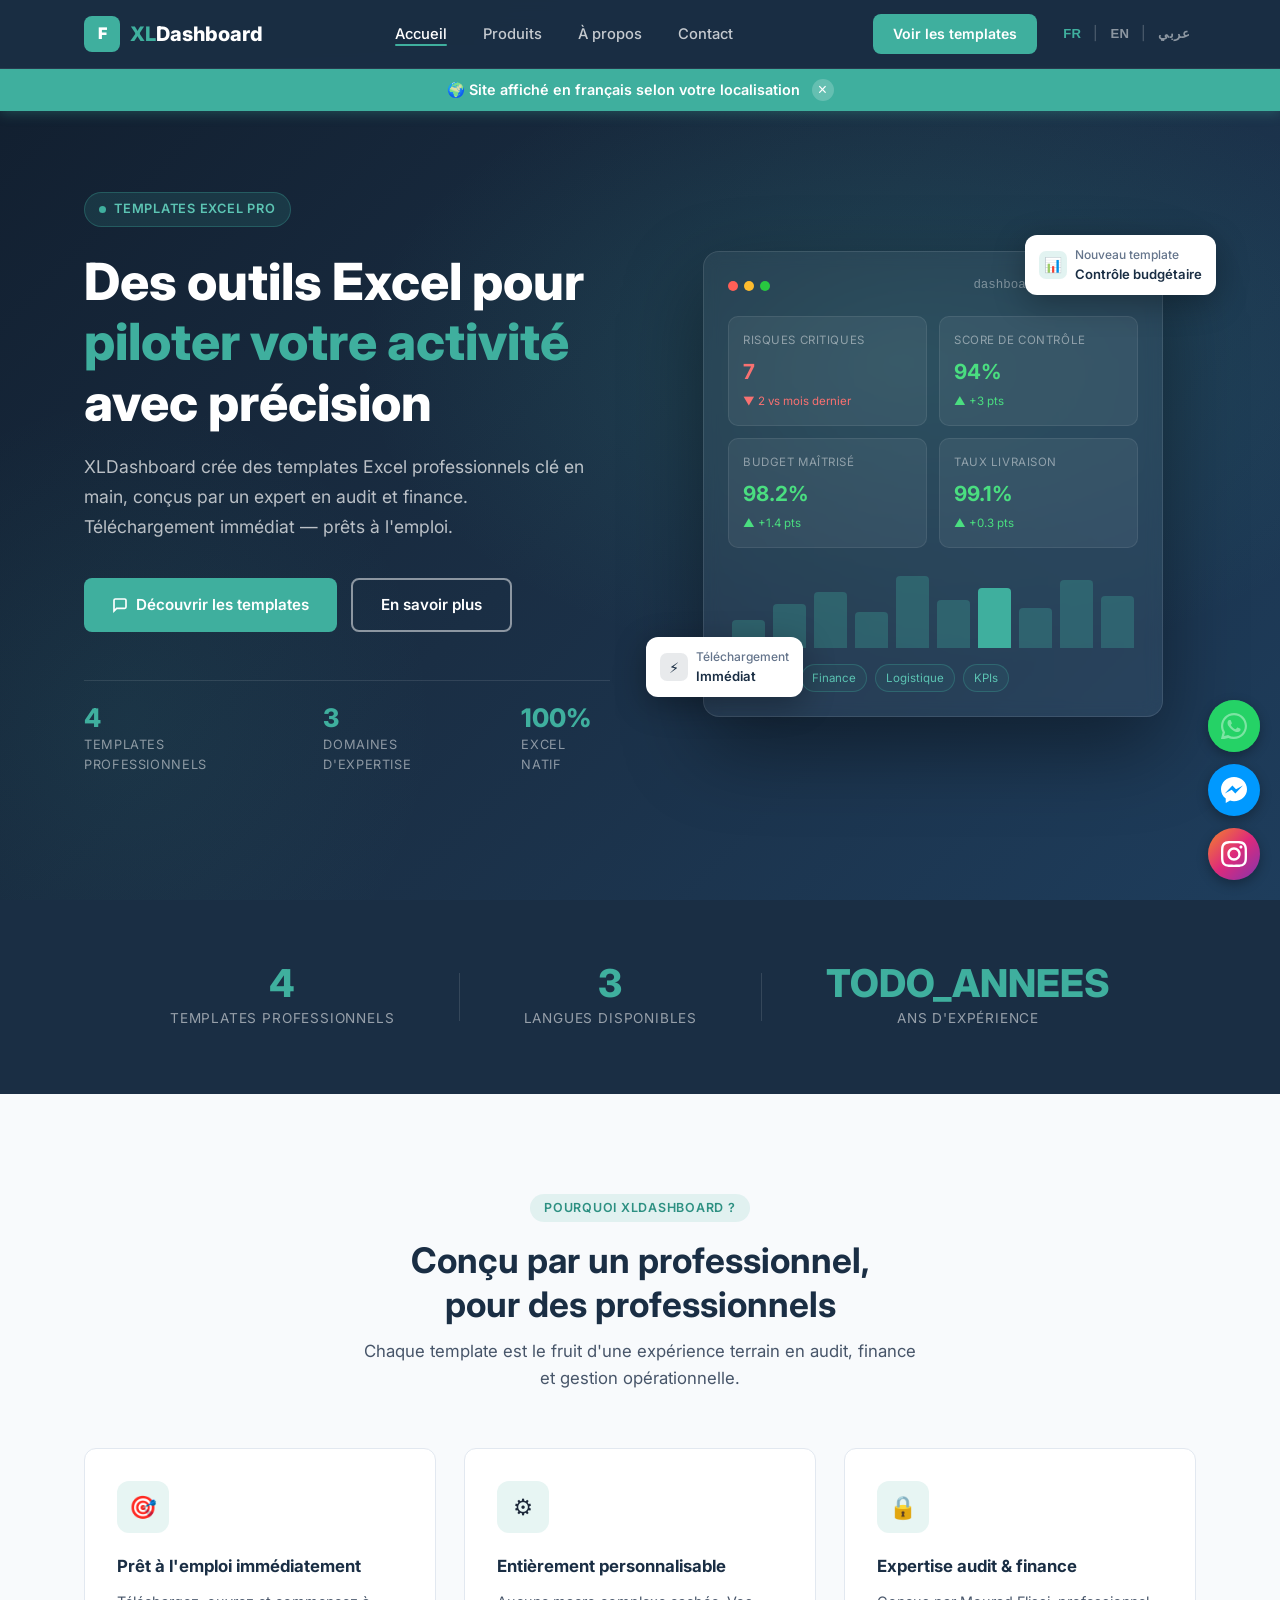
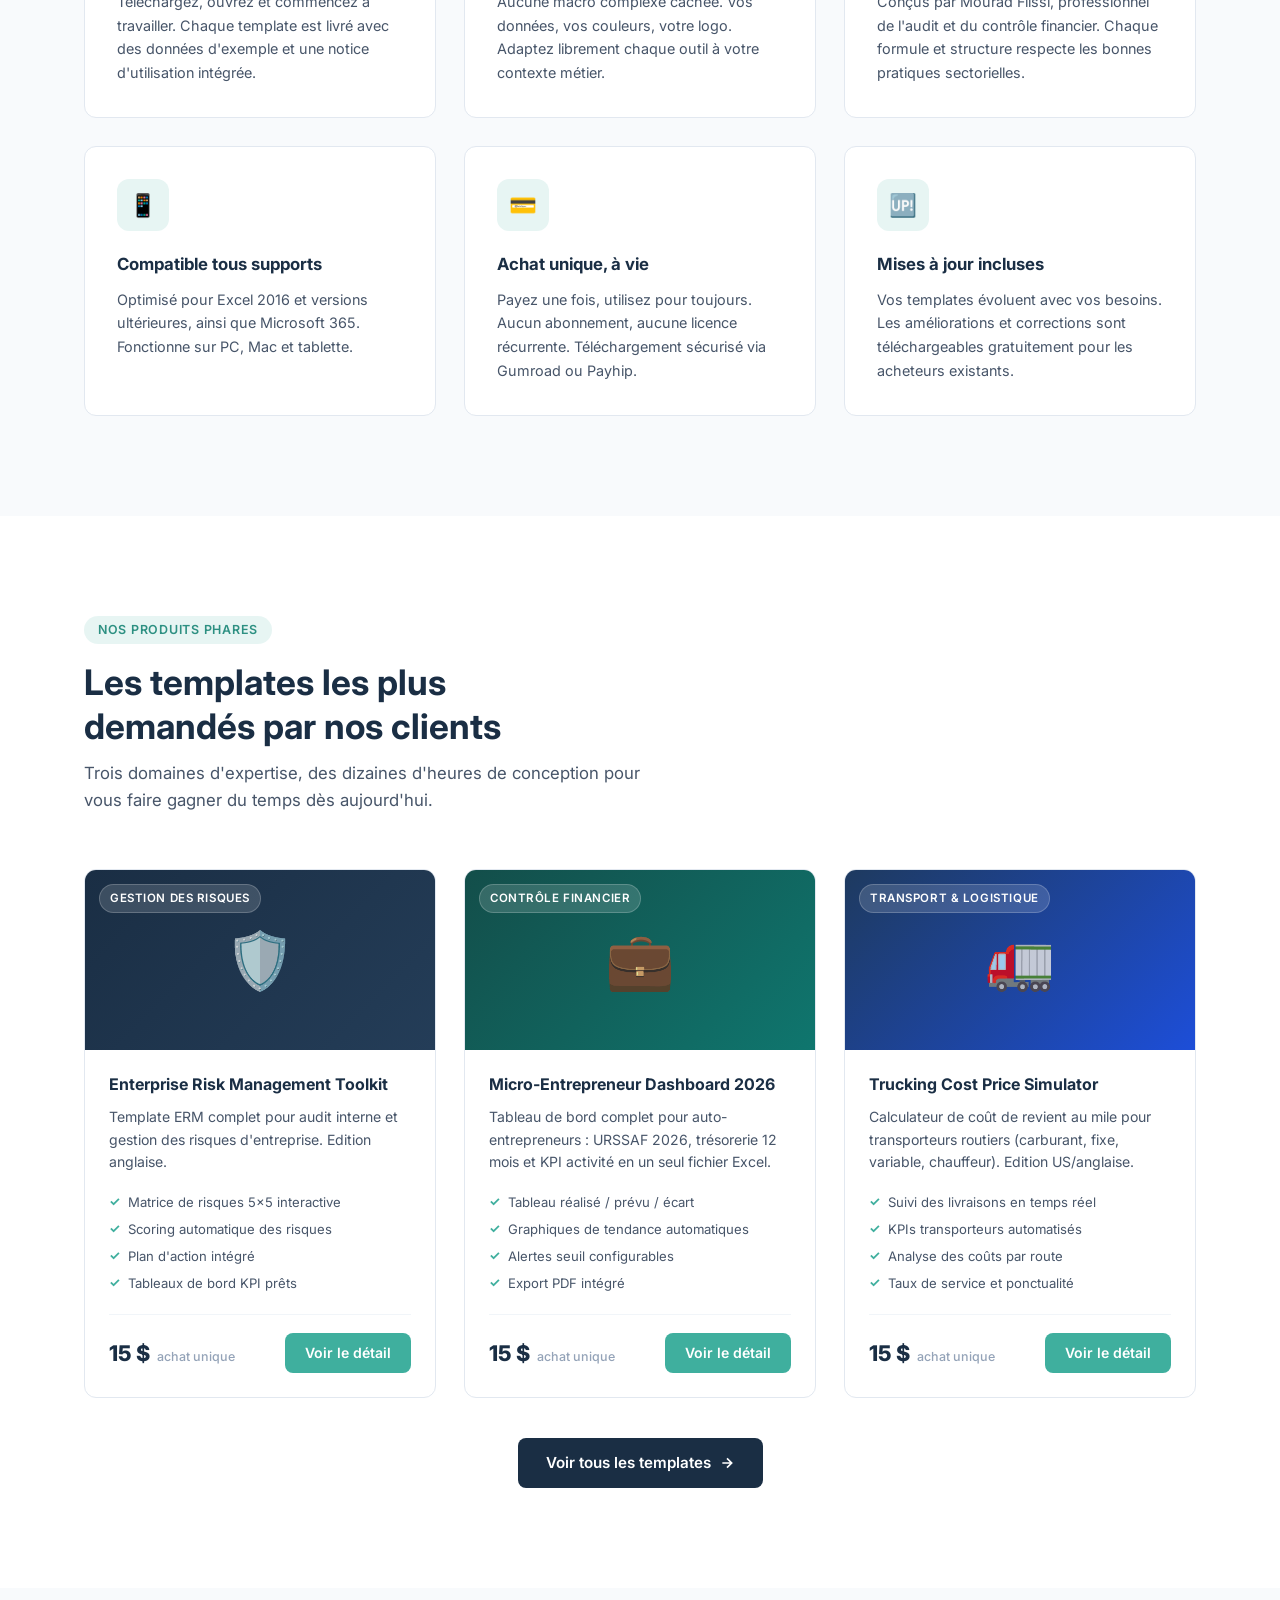
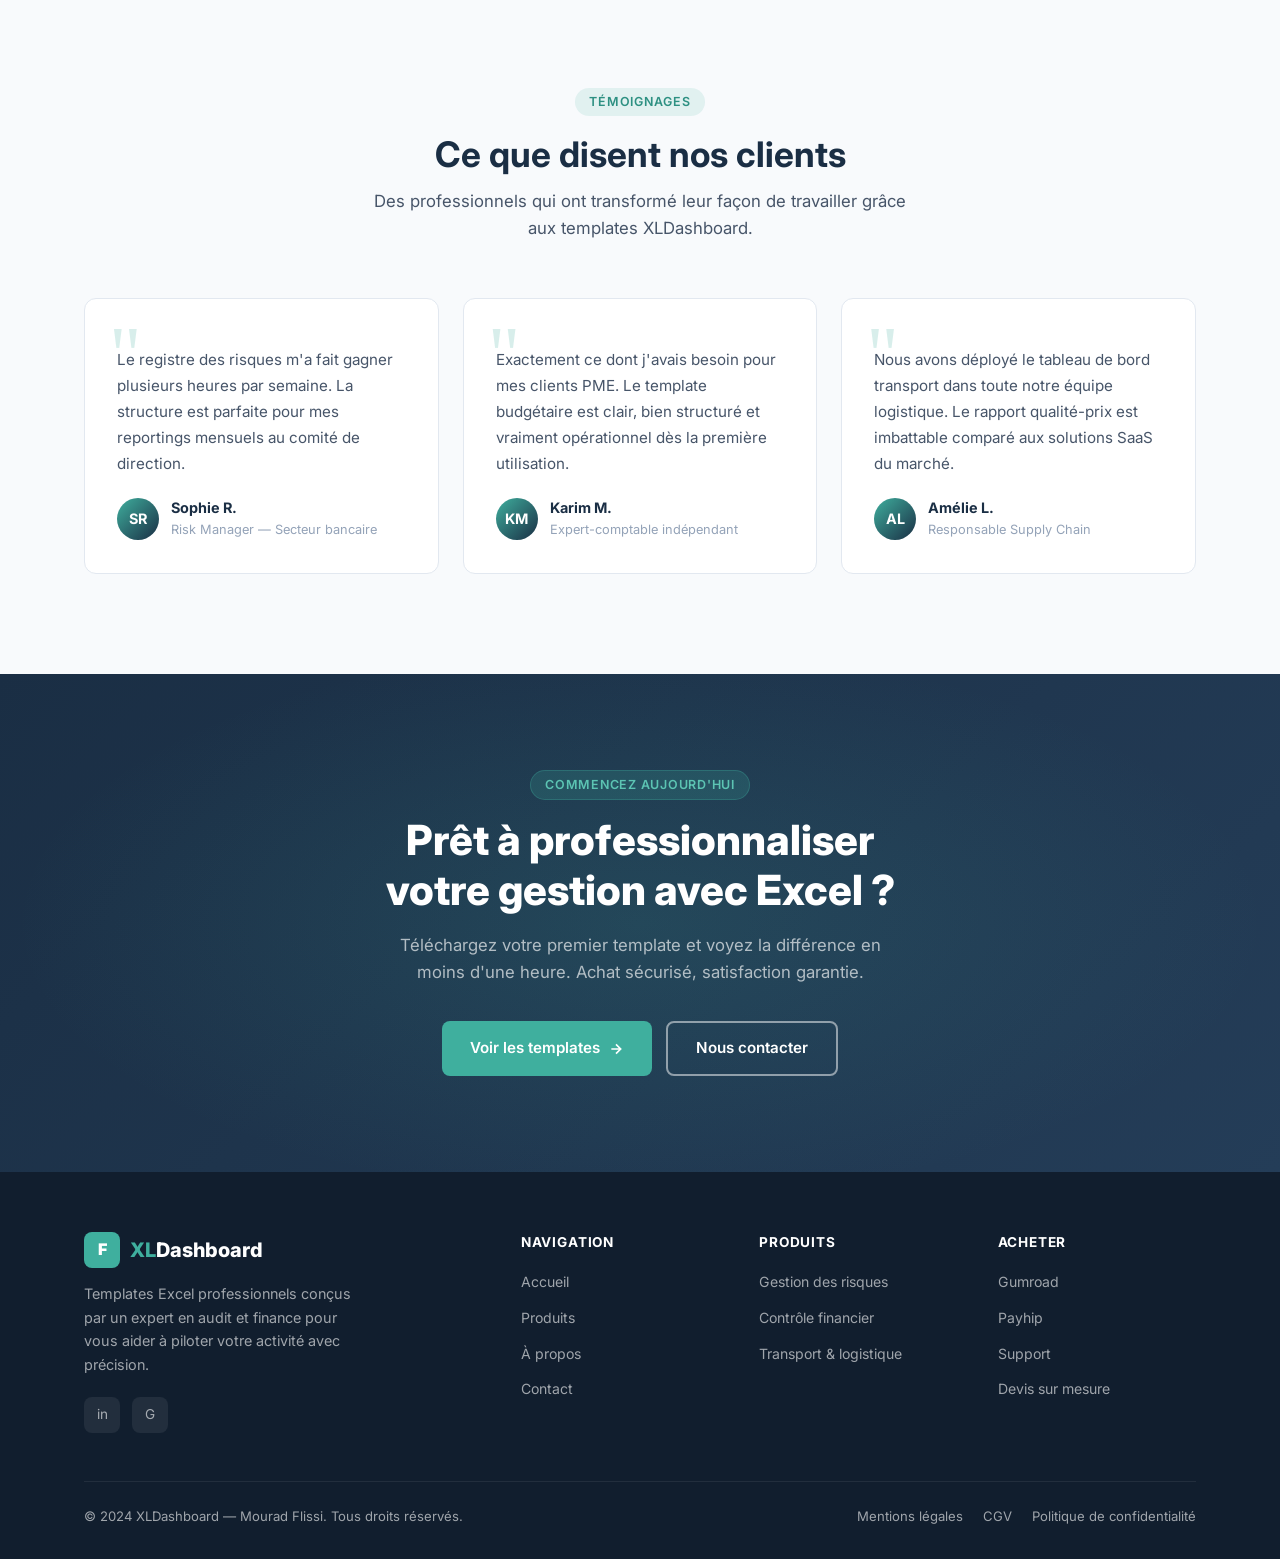
==== index.html @ fc455515 "seo: meta uniques + OG/Twitter + JSON-LD + canonical + robots + sitemap - Titres <title> uniques par" ====
<!DOCTYPE html>
<html lang="fr" dir="ltr">
<head>
  <meta charset="UTF-8" />
  <meta name="viewport" content="width=device-width, initial-scale=1.0" />
  <title>Templates Excel Pro : Audit, Finance & Logistique | XLDashboard</title>
  <!-- SEO -->
  <link rel="canonical" href="https://xldashboard.store/" />
  <meta name="description" content="XLDashboard propose des templates Excel professionnels pour l'audit, la finance et la logistique. Téléchargement immédiat, 15$, conçus par un expert." />
  <meta name="author" content="Mourad Flissi" />
  <!-- Open Graph -->
  <meta property="og:type" content="website" />
  <meta property="og:site_name" content="XLDashboard" />
  <meta property="og:locale" content="fr_FR" />
  <meta property="og:title" content="Templates Excel Pro : Audit, Finance & Logistique | XLDashboard" />
  <meta property="og:description" content="XLDashboard propose des templates Excel professionnels pour l'audit, la finance et la logistique. Téléchargement immédiat, 15$, conçus par un expert." />
  <meta property="og:url" content="https://xldashboard.store/" />
  <meta property="og:image" content="https://xldashboard.store/assets/og-image.png" />
  <meta property="og:image:width" content="1200" />
  <meta property="og:image:height" content="630" />
  <!-- Twitter Card -->
  <meta name="twitter:card" content="summary_large_image" />
  <meta name="twitter:title" content="Templates Excel Pro : Audit, Finance & Logistique | XLDashboard" />
  <meta name="twitter:description" content="XLDashboard propose des templates Excel professionnels pour l'audit, la finance et la logistique. Téléchargement immédiat, 15$, conçus par un expert." />
  <meta name="twitter:image" content="https://xldashboard.store/assets/og-image.png" />
  <link rel="preconnect" href="https://fonts.googleapis.com" />
  <link rel="preconnect" href="https://fonts.gstatic.com" crossorigin />
  <link href="https://fonts.googleapis.com/css2?family=Inter:wght@400;500;600;700;800&display=swap" rel="stylesheet" />
  <link rel="stylesheet" href="css/style.css" />
<script type="application/ld+json">
{
  "@context": "https://schema.org",
  "@type": "Organization",
  "name": "XLDashboard",
  "url": "https://xldashboard.store",
  "email": "contact@xldashboard.store",
  "logo": "https://xldashboard.store/assets/og-image.png",
  "founder": {
    "@type": "Person",
    "name": "Mourad Flissi",
    "jobTitle": "Expert Audit & Finance",
    "sameAs": "https://www.linkedin.com/in/mourad-flissi-18089923/"
  },
  "sameAs": [
    "https://flissidigital.gumroad.com/",
    "https://payhip.com/FlissiDigital",
    "https://www.linkedin.com/in/mourad-flissi-18089923/"
  ]
}
</script>
</head>
<body data-page="index">

<!-- ===== NAVBAR ===== -->
<nav class="navbar">
  <div class="container">
    <div class="nav-inner">
      <a href="index.html" class="nav-logo">
        <div class="logo-icon">F</div>
        <span class="logo-text"><span>XL</span>Dashboard</span>
      </a>

      <ul class="nav-links">
        <li><a href="index.html" data-i18n="nav.home">Accueil</a></li>
        <li><a href="products.html" data-i18n="nav.products">Produits</a></li>
        <li><a href="about.html" data-i18n="nav.about">À propos</a></li>
        <li><a href="contact.html" data-i18n="nav.contact">Contact</a></li>
      </ul>

      <div style="display:flex;align-items:center;gap:8px">
        <a href="products.html" class="btn btn-primary btn-sm nav-cta" data-i18n="nav.cta">Voir les templates</a>
        <div class="lang-switcher">
          <button class="lang-btn active" data-lang="fr">FR</button>
          <span class="lang-sep">|</span>
          <button class="lang-btn" data-lang="en">EN</button>
          <span class="lang-sep">|</span>
          <button class="lang-btn" data-lang="ar">عربي</button>
        </div>
      </div>

      <button class="hamburger" aria-label="Menu" aria-expanded="false">
        <span></span><span></span><span></span>
      </button>
    </div>

    <div class="mobile-menu">
      <a href="index.html" data-i18n="nav.home">Accueil</a>
      <a href="products.html" data-i18n="nav.products">Produits</a>
      <a href="about.html" data-i18n="nav.about">À propos</a>
      <a href="contact.html" data-i18n="nav.contact">Contact</a>
      <div class="lang-switcher" style="padding:8px 0">
        <button class="lang-btn active" data-lang="fr">FR</button>
        <span class="lang-sep">|</span>
        <button class="lang-btn" data-lang="en">EN</button>
        <span class="lang-sep">|</span>
        <button class="lang-btn" data-lang="ar">عربي</button>
      </div>
    </div>
  </div>
</nav>

<!-- LANGUAGE BANNER -->
<div id="lang-banner" class="lang-banner" style="display:none">
  <span id="lang-banner-text"></span>
  <button id="lang-banner-close" class="lang-banner-close">×</button>
</div>

<!-- ===== HERO ===== -->
<section class="hero">
  <div class="container">
    <div class="hero-grid">

      <div class="hero-content">
        <div class="hero-eyebrow" data-i18n="hero.eyebrow">Templates Excel Pro</div>

        <h1 class="hero-title" data-i18n-html="hero.title">
          Des outils Excel pour<br>
          <span class="highlight">piloter votre activité</span><br>
          avec précision
        </h1>

        <p class="hero-description" data-i18n="hero.desc">
          XLDashboard crée des templates Excel professionnels clé en main, conçus par un expert en audit et finance. Téléchargement immédiat — prêts à l'emploi.
        </p>

        <div class="hero-actions">
          <a href="products.html" class="btn btn-primary">
            <svg width="16" height="16" viewBox="0 0 24 24" fill="none" stroke="currentColor" stroke-width="2.5"><path d="M21 15a2 2 0 0 1-2 2H7l-4 4V5a2 2 0 0 1 2-2h14a2 2 0 0 1 2 2z"/></svg>
            <span data-i18n="hero.btn1">Découvrir les templates</span>
          </a>
          <a href="about.html" class="btn btn-outline" data-i18n="hero.btn2">En savoir plus</a>
        </div>

        <div class="hero-stats">
          <div class="stat-item">
            <div class="stat-number">4</div>
            <div class="stat-label" data-i18n="hero.stat1">Templates disponibles</div>
          </div>
          <div class="stat-item">
            <div class="stat-number">3</div>
            <div class="stat-label" data-i18n="hero.stat2">Domaines d'expertise</div>
          </div>
          <div class="stat-item">
            <div class="stat-number">100%</div>
            <div class="stat-label" data-i18n="hero.stat3">Excel natif</div>
          </div>
        </div>
      </div>

      <div class="hero-visual">
        <div class="dashboard-mockup">
          <div class="mockup-header">
            <div class="mockup-dots"><span></span><span></span><span></span></div>
            <div class="mockup-title-bar">dashboard_risques.xlsx</div>
          </div>

          <div class="mockup-kpis">
            <div class="kpi-card">
              <div class="kpi-label" data-i18n="kpi.risks">Risques critiques</div>
              <div class="kpi-value down">7</div>
              <div class="kpi-trend down" data-i18n="kpi.trend1">▼ 2 vs mois dernier</div>
            </div>
            <div class="kpi-card">
              <div class="kpi-label" data-i18n="kpi.control">Score de contrôle</div>
              <div class="kpi-value up">94%</div>
              <div class="kpi-trend up" data-i18n="kpi.trend2">▲ +3 pts</div>
            </div>
            <div class="kpi-card">
              <div class="kpi-label" data-i18n="kpi.budget">Budget maîtrisé</div>
              <div class="kpi-value up">98.2%</div>
              <div class="kpi-trend up" data-i18n="kpi.trend3">▲ +1.4 pts</div>
            </div>
            <div class="kpi-card">
              <div class="kpi-label" data-i18n="kpi.delivery">Taux livraison</div>
              <div class="kpi-value up">99.1%</div>
              <div class="kpi-trend up" data-i18n="kpi.trend4">▲ +0.3 pts</div>
            </div>
          </div>

          <div class="mockup-bars">
            <div class="bar"></div><div class="bar"></div><div class="bar"></div>
            <div class="bar active"></div><div class="bar"></div><div class="bar"></div>
            <div class="bar"></div><div class="bar"></div><div class="bar"></div><div class="bar"></div>
          </div>

          <div class="mockup-tags">
            <span class="tag">Risques</span>
            <span class="tag">Finance</span>
            <span class="tag">Logistique</span>
            <span class="tag">KPIs</span>
          </div>
        </div>

        <div class="float-badge badge-1">
          <div class="badge-icon">📊</div>
          <div>
            <div style="font-size:.75rem;color:#64748b;font-weight:500" data-i18n="badge1.sub">Nouveau template</div>
            <div data-i18n="badge1.main">Contrôle budgétaire</div>
          </div>
        </div>

        <div class="float-badge badge-2">
          <div class="badge-icon">⚡</div>
          <div>
            <div style="font-size:.75rem;color:#64748b;font-weight:500" data-i18n="badge2.sub">Téléchargement</div>
            <div data-i18n="badge2.main">Immédiat</div>
          </div>
        </div>
      </div>

    </div>
  </div>
</section>

<!-- ===== TRUST BAND ===== -->
<div class="trust-section">
  <div class="container">
    <div class="trust-inner">
      <div class="trust-item">
        <div class="trust-number">4</div>
        <div class="trust-label" data-i18n="trust.1">Templates disponibles</div>
      </div>
      <div class="trust-divider"></div>
      <div class="trust-item">
        <div class="trust-number">3</div>
        <div class="trust-label" data-i18n="trust.2">Domaines couverts</div>
      </div>
      <div class="trust-divider"></div>
      <div class="trust-item">
        <div class="trust-number">TODO_ANNEES</div>
        <div class="trust-label" data-i18n="trust.3">Ans d'expérience</div>
      </div>

    </div>
  </div>
</div>

<!-- ===== FEATURES ===== -->
<section class="section section-alt">
  <div class="container">
    <div class="section-header centered">
      <span class="badge" data-i18n="feat.badge">Pourquoi XLDashboard ?</span>
      <h2 class="section-title" data-i18n-html="feat.title">Conçu par un professionnel,<br>pour des professionnels</h2>
      <p class="section-subtitle" data-i18n="feat.subtitle">Chaque template est le fruit d'une expérience terrain en audit, finance et gestion opérationnelle.</p>
    </div>

    <div class="features-grid">
      <div class="feature-card">
        <div class="feature-icon">🎯</div>
        <div class="feature-title" data-i18n="feat.1.title">Prêt à l'emploi immédiatement</div>
        <p class="feature-desc" data-i18n="feat.1.desc">Téléchargez, ouvrez et commencez à travailler. Chaque template est livré avec des données d'exemple et une notice d'utilisation intégrée.</p>
      </div>
      <div class="feature-card">
        <div class="feature-icon">⚙️</div>
        <div class="feature-title" data-i18n="feat.2.title">Entièrement personnalisable</div>
        <p class="feature-desc" data-i18n="feat.2.desc">Aucune macro complexe cachée. Vos données, vos couleurs, votre logo. Adaptez librement chaque outil à votre contexte métier.</p>
      </div>
      <div class="feature-card">
        <div class="feature-icon">🔒</div>
        <div class="feature-title" data-i18n="feat.3.title">Expertise audit & finance</div>
        <p class="feature-desc" data-i18n="feat.3.desc">Conçus par Mourad Flissi, professionnel de l'audit et du contrôle financier. Chaque formule et structure respecte les bonnes pratiques sectorielles.</p>
      </div>
      <div class="feature-card">
        <div class="feature-icon">📱</div>
        <div class="feature-title" data-i18n="feat.4.title">Compatible tous supports</div>
        <p class="feature-desc" data-i18n="feat.4.desc">Optimisé pour Excel 2016 et versions ultérieures, ainsi que Microsoft 365. Fonctionne sur PC, Mac et tablette.</p>
      </div>
      <div class="feature-card">
        <div class="feature-icon">💳</div>
        <div class="feature-title" data-i18n="feat.5.title">Achat unique, à vie</div>
        <p class="feature-desc" data-i18n="feat.5.desc">Payez une fois, utilisez pour toujours. Aucun abonnement, aucune licence récurrente. Téléchargement sécurisé via Gumroad ou Payhip.</p>
      </div>
      <div class="feature-card">
        <div class="feature-icon">🆙</div>
        <div class="feature-title" data-i18n="feat.6.title">Mises à jour incluses</div>
        <p class="feature-desc" data-i18n="feat.6.desc">Vos templates évoluent avec vos besoins. Les améliorations et corrections sont téléchargeables gratuitement pour les acheteurs existants.</p>
      </div>
    </div>
  </div>
</section>

<!-- ===== PRODUITS PHARES ===== -->
<section class="section">
  <div class="container">
    <div class="section-header">
      <span class="badge" data-i18n="prod.badge">Nos produits phares</span>
      <h2 class="section-title" data-i18n-html="prod.title">Les templates les plus<br>demandés par nos clients</h2>
      <p class="section-subtitle" data-i18n="prod.subtitle">Trois domaines d'expertise, des dizaines d'heures de conception pour vous faire gagner du temps dès aujourd'hui.</p>
    </div>

    <!-- TODO: remplacer les témoignages ci-dessous par des avis réels vérifiables (nom + poste + LinkedIn) -->

    <div class="products-grid">
      <!-- Produit 1 — ERM Toolkit -->
      <div class="product-card">
        <div class="product-thumb risk">
          <span class="product-thumb-icon">🛡️</span>
          <span class="product-category" data-i18n="prod.cat.risk">Gestion des risques</span>
        </div>
        <div class="product-body">
          <h3 class="product-title" data-i18n="prod.1.title">Enterprise Risk Management Toolkit</h3>
          <p class="product-desc" data-i18n="prod.1.desc">Template ERM complet pour audit interne et gestion des risques d'entreprise. Edition anglaise.</p>
          <ul class="product-features">
            <li class="product-feature" data-i18n="prod.1.f1">Registre dynamique des risques (5×5)</li>
            <li class="product-feature" data-i18n="prod.1.f2">Score automatique probabilité × impact</li>
            <li class="product-feature" data-i18n="prod.1.f3">Plan de traitement des risques intégré</li>
            <li class="product-feature" data-i18n="prod.1.f4">Dashboard KPI risques automatisé</li>
          </ul>
          <div class="product-footer">
            <div class="product-price">15 $ <span data-i18n="prod.price.once">achat unique</span></div>
            <a href="https://flissidigital.gumroad.com/l/enterprise-risk-management-dashboard"
               class="btn btn-primary btn-sm" target="_blank" rel="noopener" data-i18n="prod.btn.detail">Acheter</a>
          </div>
        </div>
      </div>

      <!-- Produit 2 — Micro-Entrepreneur Dashboard -->
      <div class="product-card">
        <div class="product-thumb finance">
          <span class="product-thumb-icon">💼</span>
          <span class="product-category" data-i18n="prod.cat.fin">Contrôle financier</span>
        </div>
        <div class="product-body">
          <h3 class="product-title" data-i18n="prod.2.title">Micro-Entrepreneur Dashboard 2026</h3>
          <p class="product-desc" data-i18n="prod.2.desc">Tableau de bord complet pour auto-entrepreneurs : URSSAF 2026, trésorerie 12 mois et KPI activité en un seul fichier Excel.</p>
          <ul class="product-features">
            <li class="product-feature" data-i18n="prod.2.f1">Simulation URSSAF par régime 2026</li>
            <li class="product-feature" data-i18n="prod.2.f2">Trésorerie prévisionnelle 12 mois</li>
            <li class="product-feature" data-i18n="prod.2.f3">Suivi CA mensuel vs objectif</li>
            <li class="product-feature" data-i18n="prod.2.f4">Alertes seuil franchise TVA</li>
          </ul>
          <div class="product-footer">
            <div class="product-price">15 $ <span data-i18n="prod.price.once">achat unique</span></div>
            <a href="https://flissidigital.gumroad.com/l/tableau-de-bord-auto-entrepreneur"
               class="btn btn-primary btn-sm" target="_blank" rel="noopener" data-i18n="prod.btn.detail">Acheter</a>
          </div>
        </div>
      </div>

      <!-- Produit 3 — Trucking Cost Simulator -->
      <div class="product-card">
        <div class="product-thumb logistics">
          <span class="product-thumb-icon">🚛</span>
          <span class="product-category" data-i18n="prod.cat.log">Transport & Logistique</span>
        </div>
        <div class="product-body">
          <h3 class="product-title" data-i18n="prod.3.title">Trucking Cost Price Simulator</h3>
          <p class="product-desc" data-i18n="prod.3.desc">Calculateur de coût de revient au mile pour transporteurs routiers (carburant, fixe, variable, chauffeur). Edition US/anglaise.</p>
          <ul class="product-features">
            <li class="product-feature" data-i18n="prod.3.f1">Coût par mile / km détaillé</li>
            <li class="product-feature" data-i18n="prod.3.f2">Décomposition carburant, fixes, variables</li>
            <li class="product-feature" data-i18n="prod.3.f3">Comparaison devis vs coût réel</li>
            <li class="product-feature" data-i18n="prod.3.f4">Seuil de rentabilité par trajet</li>
          </ul>
          <div class="product-footer">
            <div class="product-price">15 $ <span data-i18n="prod.price.once">achat unique</span></div>
            <a href="https://flissidigital.gumroad.com/l/trucking-cost-per-mile-calculator"
               class="btn btn-primary btn-sm" target="_blank" rel="noopener" data-i18n="prod.btn.detail">Acheter</a>
          </div>
        </div>
      </div>
    </div>

    <div style="text-align:center;margin-top:40px">
      <a href="products.html" class="btn btn-navy">
        <span data-i18n="prod.btn.all">Voir tous les templates</span>
        <svg width="16" height="16" viewBox="0 0 24 24" fill="none" stroke="currentColor" stroke-width="2.5"><path d="M5 12h14M12 5l7 7-7 7"/></svg>
      </a>
    </div>
  </div>
</section>

<!-- ===== TESTIMONIALS ===== -->
<section class="section section-alt">
  <div class="container">
    <div class="section-header centered">
      <span class="badge" data-i18n="testi.badge">Témoignages</span>
      <h2 class="section-title" data-i18n="testi.title">Ce que disent nos clients</h2>
      <p class="section-subtitle" data-i18n="testi.subtitle">Des professionnels qui ont transformé leur façon de travailler grâce aux templates XLDashboard.</p>
    </div>

    <div class="testimonials-grid">
      <div class="testimonial-card">
        <p class="testimonial-text" data-i18n="testi.1.text">Le registre des risques m'a fait gagner plusieurs heures par semaine. La structure est parfaite pour mes reportings mensuels au comité de direction.</p>
        <div class="testimonial-author">
          <div class="author-avatar">SR</div>
          <div>
            <div class="author-name">Sophie R.</div>
            <div class="author-role" data-i18n="testi.1.role">Risk Manager — Secteur bancaire</div>
          </div>
        </div>
      </div>
      <div class="testimonial-card">
        <p class="testimonial-text" data-i18n="testi.2.text">Exactement ce dont j'avais besoin pour mes clients PME. Le template budgétaire est clair, bien structuré et vraiment opérationnel dès la première utilisation.</p>
        <div class="testimonial-author">
          <div class="author-avatar">KM</div>
          <div>
            <div class="author-name">Karim M.</div>
            <div class="author-role" data-i18n="testi.2.role">Expert-comptable indépendant</div>
          </div>
        </div>
      </div>
      <div class="testimonial-card">
        <p class="testimonial-text" data-i18n="testi.3.text">Nous avons déployé le tableau de bord transport dans toute notre équipe logistique. Le rapport qualité-prix est imbattable comparé aux solutions SaaS du marché.</p>
        <div class="testimonial-author">
          <div class="author-avatar">AL</div>
          <div>
            <div class="author-name">Amélie L.</div>
            <div class="author-role" data-i18n="testi.3.role">Responsable Supply Chain</div>
          </div>
        </div>
      </div>
    </div>
  </div>
</section>

<!-- ===== CTA ===== -->
<section class="cta-section">
  <div class="container">
    <span class="badge" style="background:rgba(63,175,158,.2);color:#5cc4b3;border:1px solid rgba(63,175,158,.3)" data-i18n="cta.badge">Commencez aujourd'hui</span>
    <h2 class="cta-title" data-i18n-html="cta.title">Prêt à professionnaliser<br>votre gestion avec Excel ?</h2>
    <p class="cta-desc" data-i18n="cta.desc">Téléchargez votre premier template et voyez la différence en moins d'une heure. Achat sécurisé, satisfaction garantie.</p>
    <div class="cta-actions">
      <a href="products.html" class="btn btn-primary">
        <span data-i18n="cta.btn1">Voir les templates</span>
        <svg width="16" height="16" viewBox="0 0 24 24" fill="none" stroke="currentColor" stroke-width="2.5"><path d="M5 12h14M12 5l7 7-7 7"/></svg>
      </a>
      <a href="contact.html" class="btn btn-outline" data-i18n="cta.btn2">Nous contacter</a>
    </div>
  </div>
</section>

<!-- ===== FOOTER ===== -->
<footer class="footer">
  <div class="container">
    <div class="footer-grid">
      <div class="footer-brand">
        <a href="index.html" class="nav-logo" style="color:white">
          <div class="logo-icon">F</div>
          <span class="logo-text"><span>XL</span>Dashboard</span>
        </a>
        <p data-i18n="footer.desc">Templates Excel professionnels conçus par un expert en audit et finance pour vous aider à piloter votre activité avec précision.</p>
        <div class="footer-social">
          <a href="https://www.linkedin.com/in/mourad-flissi-18089923/" class="social-btn" aria-label="LinkedIn" target="_blank" rel="noopener">in</a>
          <a href="https://flissidigital.gumroad.com/" class="social-btn" aria-label="Gumroad" target="_blank" rel="noopener">G</a>
        </div>
      </div>
      <div>
        <div class="footer-title" data-i18n="footer.col.nav">Navigation</div>
        <ul class="footer-links">
          <li><a href="index.html" data-i18n="nav.home">Accueil</a></li>
          <li><a href="products.html" data-i18n="nav.products">Produits</a></li>
          <li><a href="about.html" data-i18n="nav.about">À propos</a></li>
          <li><a href="contact.html" data-i18n="nav.contact">Contact</a></li>
        </ul>
      </div>
      <div>
        <div class="footer-title" data-i18n="footer.col.prod">Produits</div>
        <ul class="footer-links">
          <li><a href="products.html#risk" data-i18n="footer.prod.risk">Gestion des risques</a></li>
          <li><a href="products.html#finance" data-i18n="footer.prod.fin">Contrôle financier</a></li>
          <li><a href="products.html#logistics" data-i18n="footer.prod.log">Transport & logistique</a></li>
        </ul>
      </div>
      <div>
        <div class="footer-title" data-i18n="footer.col.buy">Acheter</div>
        <ul class="footer-links">
          <li><a href="https://flissidigital.gumroad.com/" target="_blank" rel="noopener">Gumroad</a></li>
          <li><a href="https://payhip.com/FlissiDigital" target="_blank" rel="noopener">Payhip</a></li>
          <li><a href="contact.html" data-i18n="footer.support">Support</a></li>
          <li><a href="contact.html" data-i18n="footer.custom">Devis sur mesure</a></li>
        </ul>
      </div>
    </div>
    <div class="footer-bottom">
      <span data-i18n="footer.copy">© 2025 XLDashboard — Mourad Flissi. Tous droits réservés.</span>
      <div style="display:flex;gap:20px">
        <a href="mentions-legales.html" data-i18n="footer.legal">Mentions légales</a>
        <a href="cgv.html" data-i18n="footer.cgv">CGV</a>
        <a href="politique-confidentialite.html" data-i18n="footer.privacy">Politique de confidentialité</a>
      </div>
    </div>
  </div>
</footer>

<script src="js/main.js"></script>
<script src="js/i18n.js"></script>

<!-- ===== FLOATING SOCIAL BUTTONS ===== -->
<div class="float-social">
  <a href="https://wa.me/213540226131?text=Bonjour%2C%20je%20suis%20int%C3%A9ress%C3%A9%20par%20vos%20templates%20Excel%20XLDashboard"
     class="float-btn float-whatsapp" target="_blank" rel="noopener" aria-label="WhatsApp">
    <svg xmlns="http://www.w3.org/2000/svg" viewBox="0 0 24 24" fill="white" width="26" height="26">
      <path d="M17.472 14.382c-.297-.149-1.758-.867-2.03-.967-.273-.099-.471-.148-.67.15-.197.297-.767.966-.94 1.164-.173.199-.347.223-.644.075-.297-.15-1.255-.463-2.39-1.475-.883-.788-1.48-1.761-1.653-2.059-.173-.297-.018-.458.13-.606.134-.133.298-.347.446-.52.149-.174.198-.298.298-.497.099-.198.05-.371-.025-.52-.075-.149-.669-1.612-.916-2.207-.242-.579-.487-.5-.669-.51-.173-.008-.371-.01-.57-.01-.198 0-.52.074-.792.372-.272.297-1.04 1.016-1.04 2.479 0 1.462 1.065 2.875 1.213 3.074.149.198 2.096 3.2 5.077 4.487.709.306 1.262.489 1.694.625.712.227 1.36.195 1.871.118.571-.085 1.758-.719 2.006-1.413.248-.694.248-1.289.173-1.413-.074-.124-.272-.198-.57-.347z"/>
      <path d="M12 0C5.373 0 0 5.373 0 12c0 2.123.555 4.116 1.528 5.847L.057 23.57a.75.75 0 0 0 .906.919l5.857-1.435A11.943 11.943 0 0 0 12 24c6.627 0 12-5.373 12-12S18.627 0 12 0zm0 22a9.943 9.943 0 0 1-5.073-1.384l-.363-.214-3.763.923.967-3.665-.236-.376A9.946 9.946 0 0 1 2 12C2 6.477 6.477 2 12 2s10 4.477 10 10-4.477 10-10 10z"/>
    </svg>
    <span class="float-pulse"></span>
  </a>
  <a href="https://m.me/xldashboard"
     class="float-btn float-messenger" target="_blank" rel="noopener" aria-label="Messenger">
    <svg xmlns="http://www.w3.org/2000/svg" viewBox="0 0 24 24" fill="white" width="26" height="26">
      <path d="M12 0C5.373 0 0 5.04 0 11.255c0 3.457 1.7 6.542 4.373 8.582V24l3.981-2.193a13.08 13.08 0 0 0 3.646.514C18.627 22.321 24 17.47 24 11.255 24 5.04 18.627 0 12 0zm1.22 15.144L9.9 11.667 3.52 15.144 10.506 7.8l3.368 3.477 6.327-3.477-6.981 7.344z"/>
    </svg>
  </a>
  <a href="https://instagram.com/xldashboard"
     class="float-btn float-instagram" target="_blank" rel="noopener" aria-label="Instagram">
    <svg xmlns="http://www.w3.org/2000/svg" viewBox="0 0 24 24" fill="white" width="26" height="26">
      <path d="M12 2.163c3.204 0 3.584.012 4.85.07 3.252.148 4.771 1.691 4.919 4.919.058 1.265.069 1.645.069 4.849 0 3.205-.012 3.584-.069 4.849-.149 3.225-1.664 4.771-4.919 4.919-1.266.058-1.644.07-4.85.07-3.204 0-3.584-.012-4.849-.07-3.26-.149-4.771-1.699-4.919-4.92-.058-1.265-.07-1.644-.07-4.849 0-3.204.013-3.583.07-4.849.149-3.227 1.664-4.771 4.919-4.919 1.266-.057 1.645-.069 4.849-.069zm0-2.163c-3.259 0-3.667.014-4.947.072-4.358.2-6.78 2.618-6.98 6.98-.059 1.281-.073 1.689-.073 4.948 0 3.259.014 3.668.072 4.948.2 4.358 2.618 6.78 6.98 6.98 1.281.058 1.689.072 4.948.072 3.259 0 3.668-.014 4.948-.072 4.354-.2 6.782-2.618 6.979-6.98.059-1.28.073-1.689.073-4.948 0-3.259-.014-3.667-.072-4.947-.196-4.354-2.617-6.78-6.979-6.98-1.281-.059-1.69-.073-4.949-.073zm0 5.838c-3.403 0-6.162 2.759-6.162 6.162s2.759 6.163 6.162 6.163 6.162-2.759 6.162-6.163c0-3.403-2.759-6.162-6.162-6.162zm0 10.162c-2.209 0-4-1.79-4-4 0-2.209 1.791-4 4-4s4 1.791 4 4c0 2.21-1.791 4-4 4zm6.406-11.845c-.796 0-1.441.645-1.441 1.44s.645 1.44 1.441 1.44c.795 0 1.439-.645 1.439-1.44s-.644-1.44-1.439-1.44z"/>
    </svg>
  </a>
</div>
</body>
</html>
---- css/style.css ----
/* ===== ARABIC FONT (Cairo) ===== */
@import url('https://fonts.googleapis.com/css2?family=Cairo:wght@400;500;600;700;800&display=swap');

/* ===== RESET & BASE ===== */
*, *::before, *::after { box-sizing: border-box; margin: 0; padding: 0; }

:root {
  --emerald: #3FAF9E;
  --emerald-dark: #2d9082;
  --emerald-light: #5cc4b3;
  --navy: #1A2E44;
  --navy-light: #243d58;
  --navy-dark: #111e2e;
  --white: #ffffff;
  --gray-50: #f8fafc;
  --gray-100: #f1f5f9;
  --gray-200: #e2e8f0;
  --gray-400: #94a3b8;
  --gray-600: #475569;
  --gray-800: #1e293b;
  --font: 'Inter', 'Segoe UI', system-ui, sans-serif;
  --radius: 12px;
  --radius-sm: 8px;
  --shadow: 0 4px 24px rgba(26,46,68,.10);
  --shadow-lg: 0 12px 40px rgba(26,46,68,.16);
  --transition: 0.25s ease;
}

html { scroll-behavior: smooth; font-size: 16px; }

body {
  font-family: var(--font);
  color: var(--gray-800);
  background: var(--white);
  line-height: 1.6;
  -webkit-font-smoothing: antialiased;
}

img { max-width: 100%; display: block; }
a { color: inherit; text-decoration: none; }
ul { list-style: none; }

.container {
  max-width: 1160px;
  margin: 0 auto;
  padding: 0 24px;
}

.section-title {
  font-size: clamp(1.6rem, 3vw, 2.2rem);
  font-weight: 700;
  color: var(--navy);
  line-height: 1.25;
}

.section-subtitle {
  font-size: 1.05rem;
  color: var(--gray-600);
  margin-top: 12px;
  max-width: 560px;
}

.badge {
  display: inline-block;
  background: rgba(63,175,158,.12);
  color: var(--emerald-dark);
  font-size: .78rem;
  font-weight: 600;
  letter-spacing: .06em;
  text-transform: uppercase;
  padding: 4px 14px;
  border-radius: 100px;
  margin-bottom: 16px;
}

/* ===== BUTTONS ===== */
.btn {
  display: inline-flex;
  align-items: center;
  gap: 8px;
  padding: 13px 28px;
  border-radius: var(--radius-sm);
  font-weight: 600;
  font-size: .95rem;
  cursor: pointer;
  border: none;
  transition: all var(--transition);
  white-space: nowrap;
}

.btn-primary {
  background: var(--emerald);
  color: var(--white);
}
.btn-primary:hover { background: var(--emerald-dark); transform: translateY(-1px); box-shadow: 0 6px 20px rgba(63,175,158,.35); }

.btn-outline {
  background: transparent;
  color: var(--white);
  border: 2px solid rgba(255,255,255,.5);
}
.btn-outline:hover { border-color: var(--white); background: rgba(255,255,255,.08); }

.btn-navy {
  background: var(--navy);
  color: var(--white);
}
.btn-navy:hover { background: var(--navy-light); transform: translateY(-1px); }

.btn-sm {
  padding: 9px 20px;
  font-size: .88rem;
}

/* ===== NAVBAR ===== */
.navbar {
  position: fixed;
  top: 0; left: 0; right: 0;
  z-index: 1000;
  background: rgba(26,46,68,.97);
  backdrop-filter: blur(12px);
  border-bottom: 1px solid rgba(255,255,255,.06);
  transition: box-shadow var(--transition);
}

.navbar.scrolled { box-shadow: 0 4px 24px rgba(0,0,0,.3); }

.nav-inner {
  display: flex;
  align-items: center;
  justify-content: space-between;
  height: 68px;
}

.nav-logo {
  display: flex;
  align-items: center;
  gap: 10px;
  font-weight: 800;
  font-size: 1.25rem;
  color: var(--white);
}

.logo-icon {
  width: 36px;
  height: 36px;
  background: var(--emerald);
  border-radius: 8px;
  display: flex;
  align-items: center;
  justify-content: center;
  font-size: 1rem;
  color: var(--white);
  font-weight: 900;
}

.logo-text span { color: var(--emerald); }

.nav-links {
  display: flex;
  align-items: center;
  gap: 36px;
}

.nav-links a {
  color: rgba(255,255,255,.75);
  font-size: .92rem;
  font-weight: 500;
  transition: color var(--transition);
  position: relative;
}

.nav-links a::after {
  content: '';
  position: absolute;
  bottom: -3px; left: 0; right: 0;
  height: 2px;
  background: var(--emerald);
  border-radius: 2px;
  transform: scaleX(0);
  transition: transform var(--transition);
}

.nav-links a:hover, .nav-links a.active { color: var(--white); }
.nav-links a:hover::after, .nav-links a.active::after { transform: scaleX(1); }

.nav-cta { margin-left: 8px; }

.hamburger {
  display: none;
  flex-direction: column;
  gap: 5px;
  cursor: pointer;
  padding: 4px;
  background: none;
  border: none;
}
.hamburger span {
  display: block;
  width: 24px;
  height: 2px;
  background: var(--white);
  border-radius: 2px;
  transition: all var(--transition);
}
.hamburger.open span:nth-child(1) { transform: translateY(7px) rotate(45deg); }
.hamburger.open span:nth-child(2) { opacity: 0; }
.hamburger.open span:nth-child(3) { transform: translateY(-7px) rotate(-45deg); }

.mobile-menu {
  display: none;
  flex-direction: column;
  gap: 4px;
  padding: 16px 24px 20px;
  border-top: 1px solid rgba(255,255,255,.07);
}
.mobile-menu a {
  color: rgba(255,255,255,.8);
  font-size: .95rem;
  font-weight: 500;
  padding: 10px 0;
  border-bottom: 1px solid rgba(255,255,255,.05);
  transition: color var(--transition);
}
.mobile-menu a:last-child { border-bottom: none; }
.mobile-menu a:hover { color: var(--emerald); }
.mobile-menu.open { display: flex; }

/* ===== HERO ===== */
.hero {
  background: linear-gradient(135deg, var(--navy-dark) 0%, var(--navy) 50%, #1e3d5c 100%);
  min-height: 100vh;
  display: flex;
  flex-direction: column;
  justify-content: center;
  padding-top: 68px;
  position: relative;
  overflow: hidden;
}

.hero::before {
  content: '';
  position: absolute;
  inset: 0;
  background:
    radial-gradient(ellipse 60% 50% at 70% 40%, rgba(63,175,158,.18) 0%, transparent 70%),
    radial-gradient(ellipse 40% 60% at 10% 80%, rgba(63,175,158,.08) 0%, transparent 60%);
}

.hero-grid {
  display: grid;
  grid-template-columns: 1fr 1fr;
  gap: 60px;
  align-items: center;
  padding: 80px 0;
  position: relative;
}

.hero-eyebrow {
  display: inline-flex;
  align-items: center;
  gap: 8px;
  background: rgba(63,175,158,.15);
  border: 1px solid rgba(63,175,158,.3);
  color: var(--emerald-light);
  font-size: .8rem;
  font-weight: 600;
  letter-spacing: .06em;
  text-transform: uppercase;
  padding: 6px 14px;
  border-radius: 100px;
  margin-bottom: 24px;
}

.hero-eyebrow::before {
  content: '';
  width: 7px; height: 7px;
  background: var(--emerald);
  border-radius: 50%;
  animation: pulse 2s infinite;
}

@keyframes pulse {
  0%, 100% { opacity: 1; transform: scale(1); }
  50% { opacity: .5; transform: scale(1.3); }
}

.hero-title {
  font-size: clamp(2rem, 4.5vw, 3.2rem);
  font-weight: 800;
  color: var(--white);
  line-height: 1.18;
  margin-bottom: 20px;
}

.hero-title .highlight {
  color: var(--emerald);
  position: relative;
}

.hero-description {
  font-size: 1.1rem;
  color: rgba(255,255,255,.7);
  line-height: 1.7;
  margin-bottom: 36px;
  max-width: 500px;
}

.hero-actions {
  display: flex;
  gap: 14px;
  flex-wrap: wrap;
  margin-bottom: 48px;
}

.hero-stats {
  display: flex;
  gap: 32px;
  padding-top: 24px;
  border-top: 1px solid rgba(255,255,255,.1);
}

.stat-item { }
.stat-number {
  font-size: 1.6rem;
  font-weight: 800;
  color: var(--emerald);
  line-height: 1;
}
.stat-label {
  font-size: .8rem;
  color: rgba(255,255,255,.5);
  margin-top: 4px;
  text-transform: uppercase;
  letter-spacing: .05em;
}

/* Hero visual */
.hero-visual {
  position: relative;
  display: flex;
  align-items: center;
  justify-content: center;
}

.dashboard-mockup {
  background: rgba(255,255,255,.05);
  border: 1px solid rgba(255,255,255,.1);
  border-radius: 16px;
  padding: 24px;
  width: 100%;
  max-width: 460px;
  backdrop-filter: blur(8px);
  box-shadow: 0 32px 80px rgba(0,0,0,.4);
}

.mockup-header {
  display: flex;
  align-items: center;
  justify-content: space-between;
  margin-bottom: 20px;
}

.mockup-dots { display: flex; gap: 6px; }
.mockup-dots span {
  width: 10px; height: 10px;
  border-radius: 50%;
  background: rgba(255,255,255,.2);
}
.mockup-dots span:first-child { background: #ff5f57; }
.mockup-dots span:nth-child(2) { background: #febc2e; }
.mockup-dots span:last-child { background: #28c840; }

.mockup-title-bar {
  font-size: .78rem;
  color: rgba(255,255,255,.4);
  font-family: 'Courier New', monospace;
}

.mockup-kpis {
  display: grid;
  grid-template-columns: 1fr 1fr;
  gap: 12px;
  margin-bottom: 20px;
}

.kpi-card {
  background: rgba(255,255,255,.06);
  border: 1px solid rgba(255,255,255,.08);
  border-radius: 10px;
  padding: 14px;
}

.kpi-label {
  font-size: .72rem;
  color: rgba(255,255,255,.45);
  text-transform: uppercase;
  letter-spacing: .05em;
  margin-bottom: 6px;
}

.kpi-value {
  font-size: 1.3rem;
  font-weight: 700;
  color: var(--white);
}

.kpi-value.up { color: #4ade80; }
.kpi-value.down { color: #f87171; }

.kpi-trend {
  font-size: .72rem;
  margin-top: 4px;
}
.kpi-trend.up { color: #4ade80; }
.kpi-trend.down { color: #f87171; }

.mockup-bars {
  display: flex;
  align-items: flex-end;
  gap: 8px;
  height: 80px;
  margin-bottom: 16px;
  padding: 0 4px;
}

.bar {
  flex: 1;
  border-radius: 4px 4px 0 0;
  background: rgba(63,175,158,.3);
  transition: background var(--transition);
}
.bar:hover { background: var(--emerald); }
.bar.active { background: var(--emerald); }

.mockup-tags {
  display: flex;
  gap: 8px;
  flex-wrap: wrap;
}

.tag {
  font-size: .72rem;
  padding: 4px 10px;
  border-radius: 100px;
  border: 1px solid rgba(63,175,158,.3);
  color: var(--emerald-light);
  background: rgba(63,175,158,.08);
}

/* Floating badges */
.float-badge {
  position: absolute;
  background: var(--white);
  border-radius: 12px;
  padding: 10px 14px;
  box-shadow: 0 8px 32px rgba(0,0,0,.3);
  font-size: .82rem;
  font-weight: 600;
  color: var(--navy);
  display: flex;
  align-items: center;
  gap: 8px;
  animation: float 3s ease-in-out infinite;
}

.float-badge.badge-1 { top: -16px; right: -20px; animation-delay: 0s; }
.float-badge.badge-2 { bottom: 20px; left: -24px; animation-delay: 1.5s; }

.float-badge .badge-icon {
  width: 28px; height: 28px;
  border-radius: 7px;
  display: flex; align-items: center; justify-content: center;
  font-size: .9rem;
}
.float-badge.badge-1 .badge-icon { background: rgba(63,175,158,.15); }
.float-badge.badge-2 .badge-icon { background: rgba(26,46,68,.1); }

@keyframes float {
  0%, 100% { transform: translateY(0); }
  50% { transform: translateY(-8px); }
}

/* ===== SECTION PADDING ===== */
.section { padding: 100px 0; }
.section-alt { background: var(--gray-50); }

.section-header { margin-bottom: 56px; }
.section-header.centered { text-align: center; }
.section-header.centered .section-subtitle { margin: 12px auto 0; }

/* ===== FEATURES ===== */
.features-grid {
  display: grid;
  grid-template-columns: repeat(3, 1fr);
  gap: 28px;
}

.feature-card {
  background: var(--white);
  border: 1px solid var(--gray-200);
  border-radius: var(--radius);
  padding: 32px;
  transition: all var(--transition);
  position: relative;
  overflow: hidden;
}

.feature-card::before {
  content: '';
  position: absolute;
  top: 0; left: 0; right: 0;
  height: 3px;
  background: linear-gradient(90deg, var(--emerald), var(--emerald-light));
  transform: scaleX(0);
  transition: transform var(--transition);
}

.feature-card:hover {
  border-color: var(--emerald);
  box-shadow: var(--shadow-lg);
  transform: translateY(-4px);
}
.feature-card:hover::before { transform: scaleX(1); }

.feature-icon {
  width: 52px; height: 52px;
  background: rgba(63,175,158,.12);
  border-radius: 12px;
  display: flex; align-items: center; justify-content: center;
  font-size: 1.4rem;
  margin-bottom: 20px;
}

.feature-title {
  font-size: 1.05rem;
  font-weight: 700;
  color: var(--navy);
  margin-bottom: 10px;
}

.feature-desc {
  font-size: .9rem;
  color: var(--gray-600);
  line-height: 1.65;
}

/* ===== PRODUCTS SECTION ===== */
.products-grid {
  display: grid;
  grid-template-columns: repeat(3, 1fr);
  gap: 28px;
}

.product-card {
  background: var(--white);
  border: 1px solid var(--gray-200);
  border-radius: var(--radius);
  overflow: hidden;
  transition: all var(--transition);
  display: flex;
  flex-direction: column;
}

.product-card:hover {
  border-color: var(--emerald);
  box-shadow: var(--shadow-lg);
  transform: translateY(-5px);
}

.product-thumb {
  height: 180px;
  display: flex;
  align-items: center;
  justify-content: center;
  position: relative;
  overflow: hidden;
}

.product-thumb.risk {
  background: linear-gradient(135deg, #1A2E44 0%, #243d58 100%);
}
.product-thumb.finance {
  background: linear-gradient(135deg, #134e4a 0%, #0f766e 100%);
}
.product-thumb.logistics {
  background: linear-gradient(135deg, #1e3a5f 0%, #1d4ed8 100%);
}

.product-thumb-icon {
  font-size: 3.5rem;
  opacity: .85;
}

.product-category {
  position: absolute;
  top: 14px; left: 14px;
  background: rgba(255,255,255,.15);
  color: var(--white);
  font-size: .72rem;
  font-weight: 600;
  letter-spacing: .05em;
  text-transform: uppercase;
  padding: 4px 10px;
  border-radius: 100px;
  border: 1px solid rgba(255,255,255,.2);
}

.product-body { padding: 24px; flex: 1; display: flex; flex-direction: column; }

.product-title {
  font-size: 1rem;
  font-weight: 700;
  color: var(--navy);
  margin-bottom: 10px;
  line-height: 1.35;
}

.product-desc {
  font-size: .88rem;
  color: var(--gray-600);
  line-height: 1.6;
  flex: 1;
  margin-bottom: 18px;
}

.product-features {
  display: flex;
  flex-direction: column;
  gap: 6px;
  margin-bottom: 20px;
}

.product-feature {
  display: flex;
  align-items: center;
  gap: 8px;
  font-size: .82rem;
  color: var(--gray-600);
}

.product-feature::before {
  content: '✓';
  color: var(--emerald);
  font-weight: 700;
  font-size: .8rem;
  flex-shrink: 0;
}

.product-footer {
  display: flex;
  align-items: center;
  justify-content: space-between;
  padding-top: 18px;
  border-top: 1px solid var(--gray-100);
}

.product-price {
  font-size: 1.35rem;
  font-weight: 800;
  color: var(--navy);
}
.product-price span {
  font-size: .78rem;
  font-weight: 500;
  color: var(--gray-400);
  margin-left: 2px;
}

/* ===== SOCIAL PROOF ===== */
.trust-section { background: var(--navy); padding: 64px 0; }

.trust-inner {
  display: flex;
  align-items: center;
  justify-content: center;
  gap: 64px;
  flex-wrap: wrap;
}

.trust-item {
  text-align: center;
}

.trust-number {
  font-size: 2.4rem;
  font-weight: 800;
  color: var(--emerald);
  line-height: 1;
}

.trust-label {
  font-size: .85rem;
  color: rgba(255,255,255,.55);
  margin-top: 6px;
  text-transform: uppercase;
  letter-spacing: .06em;
}

.trust-divider {
  width: 1px;
  height: 48px;
  background: rgba(255,255,255,.12);
}

/* ===== TESTIMONIAL ===== */
.testimonial-card {
  background: var(--white);
  border: 1px solid var(--gray-200);
  border-radius: var(--radius);
  padding: 32px;
  position: relative;
}

.testimonial-card::before {
  content: '"';
  position: absolute;
  top: 16px; left: 24px;
  font-size: 5rem;
  color: var(--emerald);
  opacity: .2;
  font-family: Georgia, serif;
  line-height: 1;
}

.testimonial-text {
  font-size: .95rem;
  color: var(--gray-600);
  line-height: 1.7;
  margin-bottom: 20px;
  padding-top: 16px;
}

.testimonial-author {
  display: flex;
  align-items: center;
  gap: 12px;
}

.author-avatar {
  width: 42px; height: 42px;
  border-radius: 50%;
  background: linear-gradient(135deg, var(--emerald), var(--navy));
  display: flex;
  align-items: center;
  justify-content: center;
  color: var(--white);
  font-weight: 700;
  font-size: .9rem;
}

.author-name {
  font-weight: 700;
  color: var(--navy);
  font-size: .9rem;
}

.author-role {
  font-size: .8rem;
  color: var(--gray-400);
  margin-top: 1px;
}

.testimonials-grid {
  display: grid;
  grid-template-columns: repeat(3, 1fr);
  gap: 24px;
}

/* ===== CTA SECTION ===== */
.cta-section {
  background: linear-gradient(135deg, var(--navy) 0%, var(--navy-light) 100%);
  padding: 96px 0;
  text-align: center;
  position: relative;
  overflow: hidden;
}

.cta-section::before {
  content: '';
  position: absolute;
  inset: 0;
  background: radial-gradient(ellipse 70% 80% at 50% 50%, rgba(63,175,158,.15) 0%, transparent 70%);
}

.cta-section > * { position: relative; }

.cta-title {
  font-size: clamp(1.8rem, 3.5vw, 2.6rem);
  font-weight: 800;
  color: var(--white);
  line-height: 1.2;
  margin-bottom: 16px;
}

.cta-desc {
  font-size: 1.05rem;
  color: rgba(255,255,255,.65);
  margin-bottom: 36px;
  max-width: 520px;
  margin-left: auto;
  margin-right: auto;
}

.cta-actions {
  display: flex;
  gap: 14px;
  justify-content: center;
  flex-wrap: wrap;
}

/* ===== FOOTER ===== */
.footer {
  background: var(--navy-dark);
  color: rgba(255,255,255,.6);
  padding: 60px 0 32px;
}

.footer-grid {
  display: grid;
  grid-template-columns: 2fr 1fr 1fr 1fr;
  gap: 40px;
  margin-bottom: 48px;
}

.footer-brand p {
  font-size: .9rem;
  line-height: 1.65;
  margin-top: 14px;
  max-width: 280px;
}

.footer-title {
  font-size: .85rem;
  font-weight: 700;
  color: var(--white);
  text-transform: uppercase;
  letter-spacing: .06em;
  margin-bottom: 16px;
}

.footer-links {
  display: flex;
  flex-direction: column;
  gap: 10px;
}

.footer-links a {
  font-size: .88rem;
  transition: color var(--transition);
}
.footer-links a:hover { color: var(--emerald); }

.footer-social {
  display: flex;
  gap: 12px;
  margin-top: 20px;
}

.social-btn {
  width: 36px; height: 36px;
  border-radius: 8px;
  background: rgba(255,255,255,.07);
  display: flex; align-items: center; justify-content: center;
  font-size: .85rem;
  transition: all var(--transition);
  color: rgba(255,255,255,.6);
}
.social-btn:hover { background: var(--emerald); color: var(--white); }

.footer-bottom {
  border-top: 1px solid rgba(255,255,255,.07);
  padding-top: 24px;
  display: flex;
  align-items: center;
  justify-content: space-between;
  font-size: .82rem;
}

.footer-bottom a { transition: color var(--transition); }
.footer-bottom a:hover { color: var(--emerald); }

/* ===== RESPONSIVE ===== */
@media (max-width: 1024px) {
  .features-grid { grid-template-columns: repeat(2, 1fr); }
  .products-grid { grid-template-columns: repeat(2, 1fr); }
  .testimonials-grid { grid-template-columns: repeat(2, 1fr); }
  .footer-grid { grid-template-columns: 1fr 1fr; }
  .hero-grid { gap: 40px; }
}

@media (max-width: 768px) {
  .nav-links, .nav-cta { display: none; }
  .hamburger { display: flex; }

  .hero-grid {
    grid-template-columns: 1fr;
    padding: 60px 0 48px;
    text-align: center;
  }

  .hero-visual { order: -1; }
  .hero-description { margin: 0 auto 32px; }
  .hero-actions { justify-content: center; }
  .hero-stats { justify-content: center; }

  .dashboard-mockup { max-width: 340px; }
  .float-badge.badge-1 { top: -8px; right: -8px; }
  .float-badge.badge-2 { display: none; }

  .features-grid { grid-template-columns: 1fr; }
  .products-grid { grid-template-columns: 1fr; }
  .testimonials-grid { grid-template-columns: 1fr; }

  .trust-inner { gap: 40px; }
  .trust-divider { display: none; }

  .footer-grid { grid-template-columns: 1fr; gap: 32px; }
  .footer-bottom { flex-direction: column; gap: 8px; text-align: center; }
}

@media (max-width: 480px) {
  .container { padding: 0 16px; }
  .section { padding: 72px 0; }
  .hero-stats { gap: 20px; flex-wrap: wrap; }
  .btn { padding: 11px 22px; font-size: .9rem; }
}

/* ===================================================================
   LANGUAGE SWITCHER
   =================================================================== */
.lang-switcher {
  display: flex;
  align-items: center;
  gap: 6px;
  margin-left: 12px;
}

.lang-sep {
  color: rgba(255,255,255,.25);
  font-size: .85rem;
  user-select: none;
}

.lang-btn {
  background: none;
  border: none;
  color: rgba(255,255,255,.5);
  font-size: .82rem;
  font-weight: 700;
  cursor: pointer;
  padding: 4px 6px;
  border-radius: 5px;
  transition: all var(--transition);
  letter-spacing: .03em;
  line-height: 1;
}

.lang-btn:hover { color: var(--white); background: rgba(255,255,255,.07); }
.lang-btn.active { color: var(--emerald); }

/* RTL: flip switcher margin */
[dir="rtl"] .lang-switcher { margin-left: 0; margin-right: 12px; }

/* ===================================================================
   RTL — ARABIC DIRECTION OVERRIDES
   =================================================================== */

/* Arabic font for RTL */
[dir="rtl"],
[dir="rtl"] body,
[dir="rtl"] input,
[dir="rtl"] select,
[dir="rtl"] textarea,
[dir="rtl"] button {
  font-family: 'Cairo', 'Segoe UI', system-ui, sans-serif;
}

/* Keep logo and file names in LTR */
[dir="rtl"] .nav-logo,
[dir="rtl"] .mockup-title-bar,
[dir="rtl"] .platform-badge { direction: ltr; }

/* ── Navbar RTL ── */
[dir="rtl"] .nav-inner { flex-direction: row-reverse; }
[dir="rtl"] .nav-links { flex-direction: row-reverse; }
[dir="rtl"] .nav-cta { margin-left: 0; margin-right: 8px; }
[dir="rtl"] .mobile-menu a { text-align: right; }

/* ── Hero RTL ── */
[dir="rtl"] .hero-grid { direction: rtl; }
[dir="rtl"] .hero-content { text-align: right; }
[dir="rtl"] .hero-actions { justify-content: flex-start; }
[dir="rtl"] .hero-stats { flex-direction: row-reverse; }
[dir="rtl"] .hero-eyebrow { direction: rtl; }

/* Floating badges: swap positions */
[dir="rtl"] .float-badge.badge-1 { right: auto; left: -20px; }
[dir="rtl"] .float-badge.badge-2 { left: auto; right: -24px; }

/* ── Trust band RTL ── */
[dir="rtl"] .trust-inner { flex-direction: row-reverse; }

/* ── Section headers RTL ── */
[dir="rtl"] .section-header { text-align: right; }
[dir="rtl"] .section-header.centered { text-align: center; }
[dir="rtl"] .section-subtitle { margin-left: auto; margin-right: 0; }
[dir="rtl"] .section-header.centered .section-subtitle { margin: 12px auto 0; }

/* ── Feature cards RTL ── */
[dir="rtl"] .feature-card { text-align: right; }
[dir="rtl"] .feature-card::before {
  transform-origin: right;
  right: 0; left: 0;
}

/* ── Product cards RTL ── */
[dir="rtl"] .product-card { text-align: right; }
[dir="rtl"] .product-features { text-align: right; }
[dir="rtl"] .product-feature { flex-direction: row-reverse; }
[dir="rtl"] .product-feature::before { margin-left: 8px; margin-right: 0; }
[dir="rtl"] .product-footer { flex-direction: row-reverse; }

/* ── Testimonials RTL ── */
[dir="rtl"] .testimonial-card { text-align: right; }
[dir="rtl"] .testimonial-card::before { left: auto; right: 24px; }
[dir="rtl"] .testimonial-author { flex-direction: row-reverse; }

/* ── CTA RTL ── */
[dir="rtl"] .cta-section { text-align: center; }

/* ── Footer RTL ── */
[dir="rtl"] .footer-grid { direction: rtl; }
[dir="rtl"] .footer-brand p { text-align: right; }
[dir="rtl"] .footer-links { text-align: right; }
[dir="rtl"] .footer-bottom { flex-direction: row-reverse; }
[dir="rtl"] .footer-social { flex-direction: row-reverse; }

/* ── About page — Timeline RTL ── */
[dir="rtl"] .timeline {
  padding-left: 0;
  padding-right: 28px;
}
[dir="rtl"] .timeline::before {
  left: auto;
  right: 8px;
}
[dir="rtl"] .timeline-item::before {
  left: auto;
  right: -24px;
}
[dir="rtl"] .timeline-date,
[dir="rtl"] .timeline-title,
[dir="rtl"] .timeline-company { text-align: right; }

/* ── About — expertise items RTL ── */
[dir="rtl"] .expertise-item { flex-direction: row-reverse; text-align: right; }
[dir="rtl"] .value-card { text-align: center; } /* keep centered */

/* ── Profile card RTL ── */
[dir="rtl"] .profile-contact-link { flex-direction: row-reverse; text-align: right; }
[dir="rtl"] .profile-tags { justify-content: center; }
[dir="rtl"] .bio-section h2 { text-align: right; }
[dir="rtl"] .bio-section h2 { border-bottom: 2px solid var(--gray-100); }

/* ── Contact page RTL ── */
[dir="rtl"] .info-card { flex-direction: row-reverse; text-align: right; }
[dir="rtl"] .faq-question { flex-direction: row-reverse; text-align: right; }
[dir="rtl"] .form-label { text-align: right; display: block; }
[dir="rtl"] .form-input,
[dir="rtl"] .form-select,
[dir="rtl"] .form-textarea { text-align: right; direction: rtl; }
[dir="rtl"] .form-select {
  background-position: left 14px center;
  padding-right: 14px;
  padding-left: 36px;
}
[dir="rtl"] .form-check { flex-direction: row-reverse; text-align: right; }
[dir="rtl"] .contact-form-card { text-align: right; }

/* ── Products page — filter bar RTL ── */
[dir="rtl"] .filter-bar { flex-direction: row-reverse; }
[dir="rtl"] .section-anchor { text-align: right; }

/* ── Platform badges on product pages ── */
[dir="rtl"] .platform-badges { flex-direction: row-reverse; }

/* ── Page hero RTL ── */
[dir="rtl"] .page-hero { direction: rtl; }

/* ── Buttons with arrow SVG: flip in RTL ── */
[dir="rtl"] .btn svg { transform: scaleX(-1); }

/* ── Mockup KPI cards ── */
[dir="rtl"] .kpi-card { text-align: right; }
[dir="rtl"] .mockup-tags { flex-direction: row-reverse; }
[dir="rtl"] .float-badge { flex-direction: row-reverse; }
[dir="rtl"] .float-badge > div:last-child { text-align: right; }

/* ── Form row in RTL ── */
[dir="rtl"] .form-row { direction: rtl; }

/* ── About grid RTL ── */
[dir="rtl"] .about-grid { direction: rtl; }
[dir="rtl"] .about-grid .bio-section p,
[dir="rtl"] .about-grid .bio-section { text-align: right; }

/* ── Expertise grid RTL ── */
[dir="rtl"] .expertise-name,
[dir="rtl"] .expertise-desc { text-align: right; }

/* ── Hero visual: in RTL keep LTR for mockup content ── */
[dir="rtl"] .dashboard-mockup { direction: ltr; }

/* ── Hero stats RTL ── */
[dir="rtl"] .hero-stats { direction: rtl; }
[dir="rtl"] .stat-item { text-align: center; }

/* ── Mobile responsive RTL fixes ── */
@media (max-width: 768px) {
  [dir="rtl"] .hero-actions { justify-content: center; }
  [dir="rtl"] .hero-content { text-align: center; }
  [dir="rtl"] .hero-eyebrow { margin: 0 auto 24px; }
  [dir="rtl"] .section-header { text-align: center; }
  [dir="rtl"] .section-subtitle { margin: 12px auto 0; }
}

/* ── Language detection banner ── */
.lang-banner {
  position: fixed;
  top: 68px; left: 0; right: 0;
  z-index: 999;
  background: var(--emerald);
  color: var(--white);
  display: flex;
  align-items: center;
  justify-content: center;
  gap: 12px;
  padding: 10px 24px;
  font-size: .9rem;
  font-weight: 600;
  box-shadow: 0 2px 12px rgba(63,175,158,.3);
  transition: opacity .4s ease, transform .4s ease;
}
.banner-hiding { opacity: 0; transform: translateY(-100%); }
.lang-banner-close {
  background: rgba(255,255,255,.2);
  border: none; color: white;
  width: 22px; height: 22px;
  border-radius: 50%; cursor: pointer;
  font-size: 1rem; line-height: 1;
  display: flex; align-items: center; justify-content: center;
}
.lang-banner-close:hover { background: rgba(255,255,255,.35); }
[dir="rtl"] .lang-banner { direction: rtl; }

/* ── Floating Social Buttons ── */
.float-social {
  position: fixed;
  bottom: 20px;
  right: 20px;
  z-index: 9999;
  display: flex;
  flex-direction: column;
  gap: 12px;
  align-items: center;
}
.float-btn {
  width: 52px; height: 52px;
  border-radius: 50%;
  display: flex; align-items: center; justify-content: center;
  box-shadow: 0 4px 12px rgba(0,0,0,.3);
  transition: transform .2s ease, box-shadow .2s ease;
  text-decoration: none;
  position: relative;
}
.float-btn:hover { transform: scale(1.1); box-shadow: 0 6px 20px rgba(0,0,0,.35); }
.float-whatsapp { background: #25D366; }
.float-messenger { background: #0099FF; }
.float-instagram { background: linear-gradient(135deg,#F58529,#DD2A7B,#8134AF); }
.float-pulse {
  position: absolute;
  width: 100%; height: 100%;
  border-radius: 50%;
  background: #25D366;
  opacity: .6;
  animation: whatsapp-pulse 2s infinite;
}
@keyframes whatsapp-pulse {
  0%   { transform: scale(1);   opacity: .6; }
  70%  { transform: scale(1.4); opacity: 0;  }
  100% { transform: scale(1.4); opacity: 0;  }
}
[dir="rtl"] .float-social { right: auto; left: 20px; }
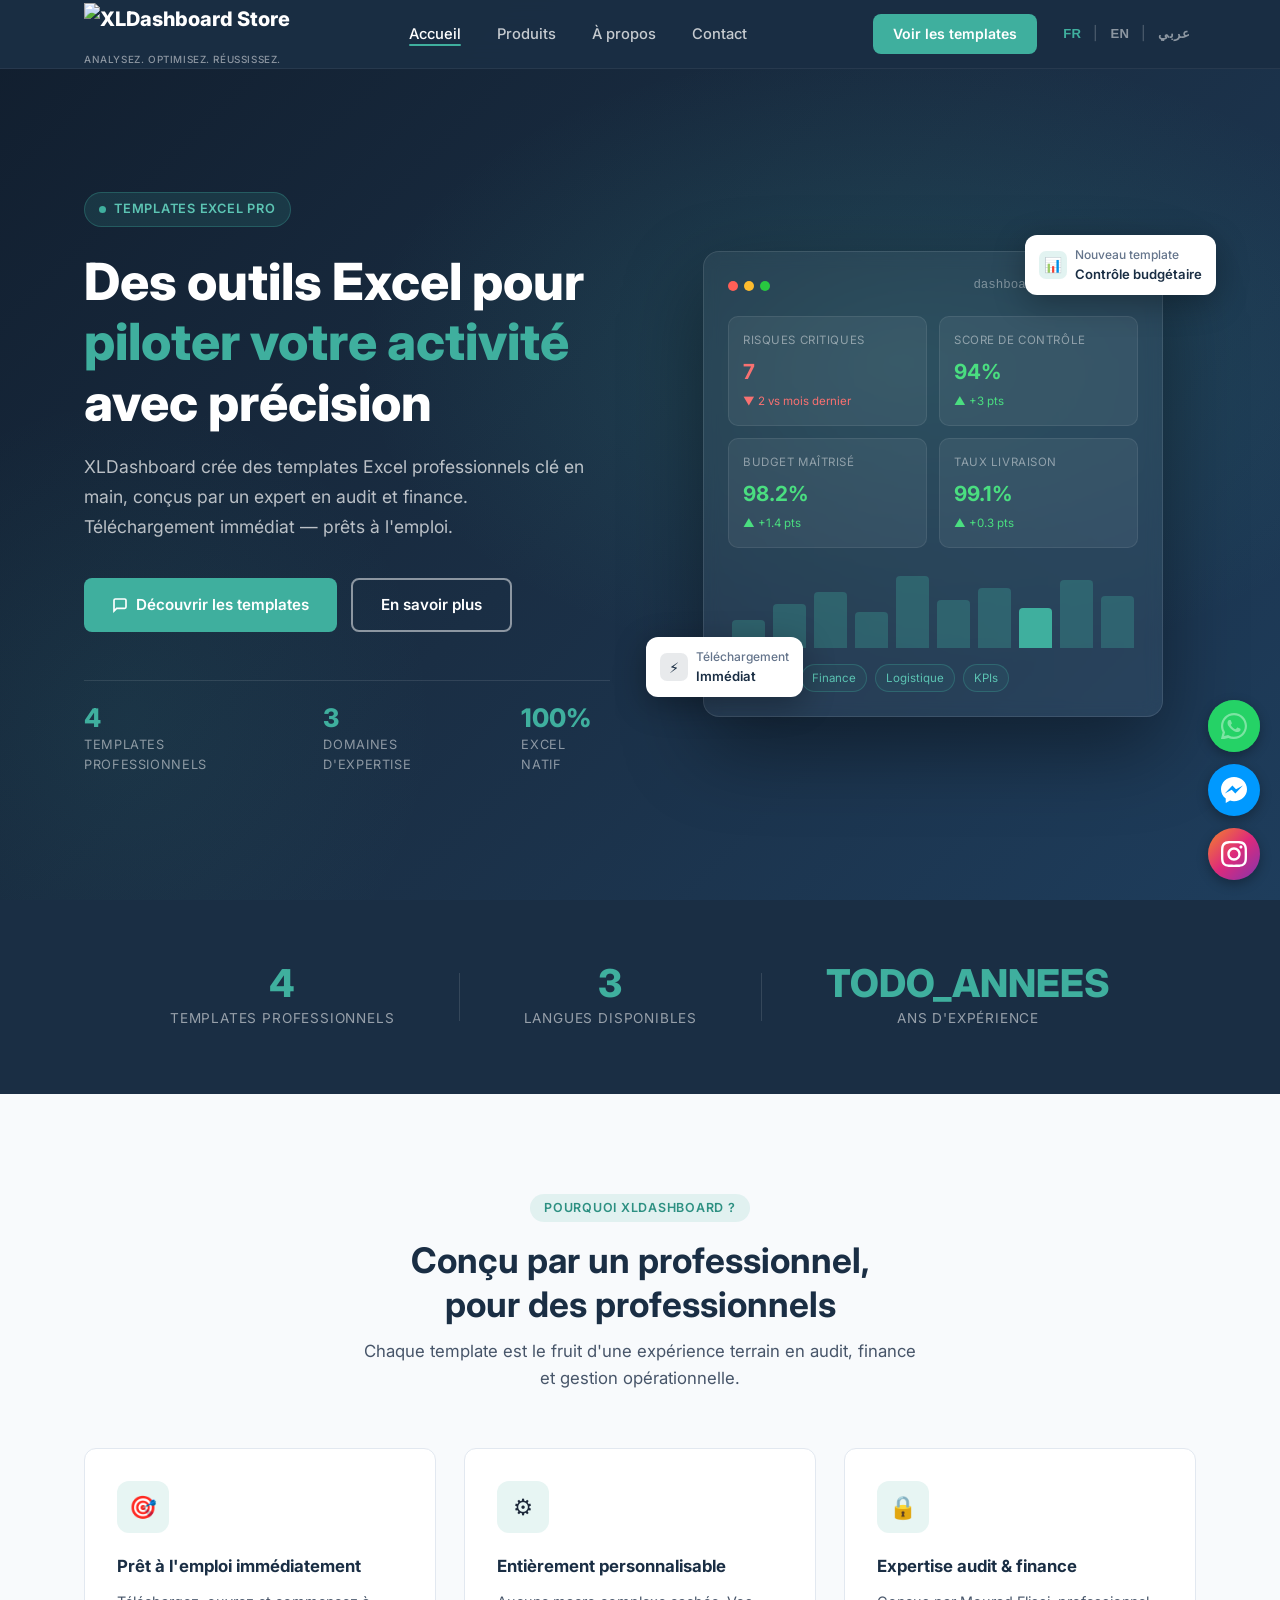
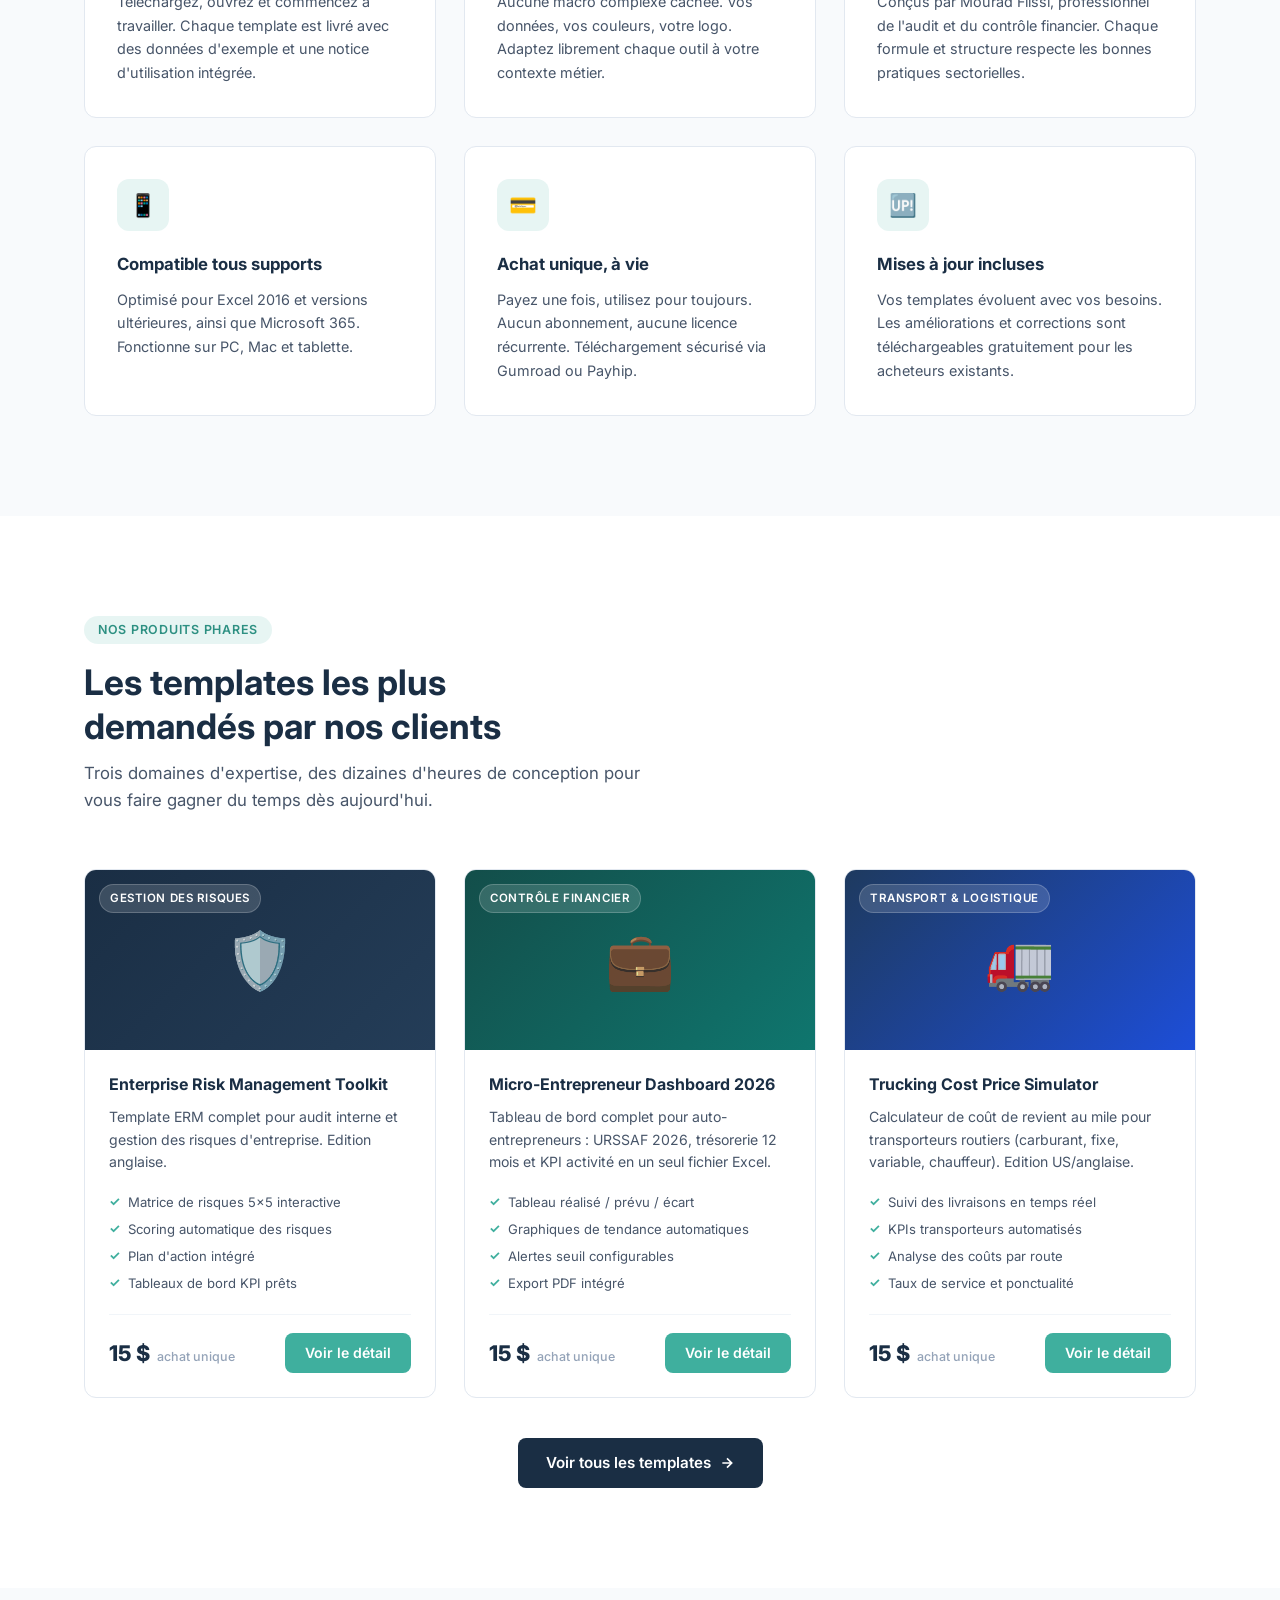
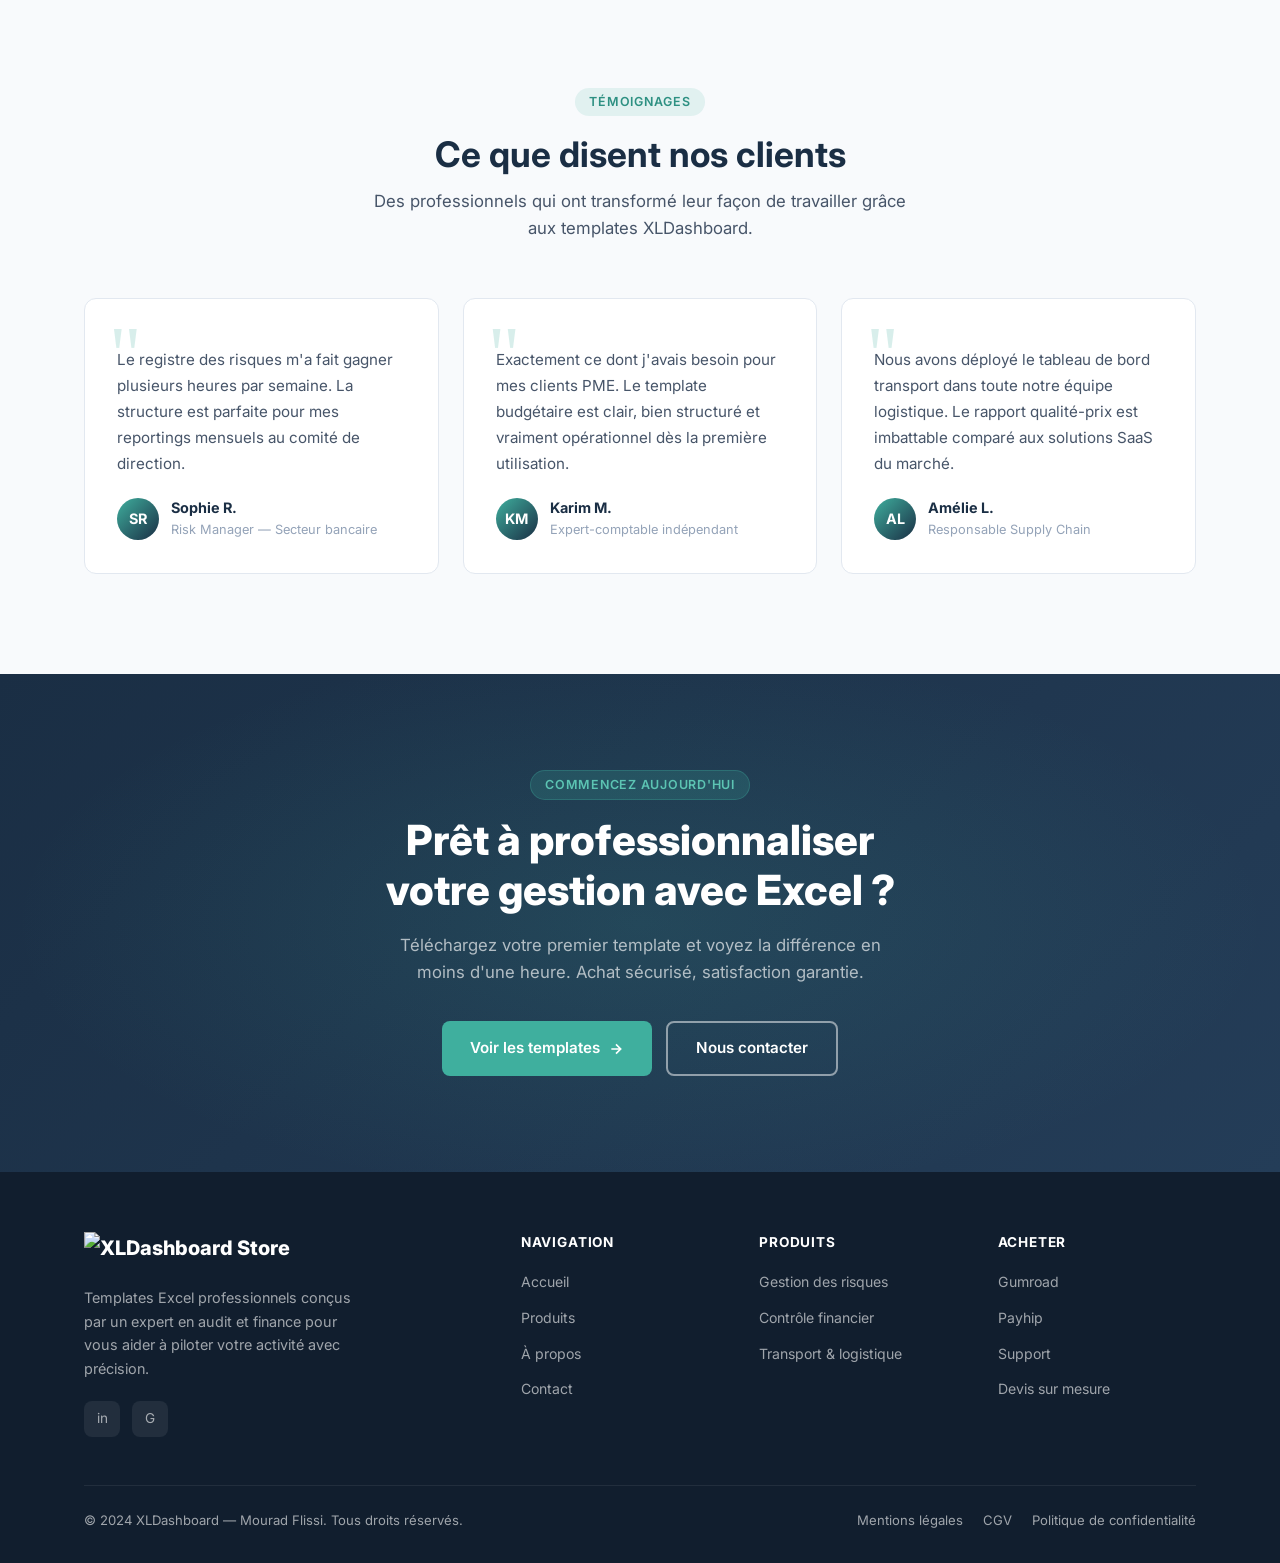
==== commit c45f2477: "feat: logo officiel XLDashboard dans navbar - Logo texte remplacé par <img src="XLdashboardStore1.pn" ====
--- a/index.html
+++ b/index.html
@@ -2,6 +2,8 @@
 <html lang="fr" dir="ltr">
 <head>
   <meta charset="UTF-8" />
+  <link rel="icon" type="image/png" href="XLdashboardStore1.png">
+
   <meta name="viewport" content="width=device-width, initial-scale=1.0" />
   <title>Templates Excel Pro : Audit, Finance & Logistique | XLDashboard</title>
   <!-- SEO -->
@@ -55,9 +57,9 @@
 <nav class="navbar">
   <div class="container">
     <div class="nav-inner">
-      <a href="index.html" class="nav-logo">
-        <div class="logo-icon">F</div>
-        <span class="logo-text"><span>XL</span>Dashboard</span>
+      <a href="index.html" class="nav-logo" aria-label="XLDashboard Store — Accueil">
+        <img src="XLdashboardStore1.png" alt="XLDashboard Store" style="height:50px;width:auto;object-fit:contain;">
+        <span class="nav-slogan" data-i18n="nav.slogan">Analysez. Optimisez. Réussissez.</span>
       </a>
 
       <ul class="nav-links">
@@ -435,9 +437,8 @@
   <div class="container">
     <div class="footer-grid">
       <div class="footer-brand">
-        <a href="index.html" class="nav-logo" style="color:white">
-          <div class="logo-icon">F</div>
-          <span class="logo-text"><span>XL</span>Dashboard</span>
+        <a href="index.html" class="nav-logo" style="color:white" aria-label="XLDashboard Store — Accueil">
+          <img src="XLdashboardStore1.png" alt="XLDashboard Store" style="height:40px;width:auto;object-fit:contain;">
         </a>
         <p data-i18n="footer.desc">Templates Excel professionnels conçus par un expert en audit et finance pour vous aider à piloter votre activité avec précision.</p>
         <div class="footer-social">
--- a/css/style.css
+++ b/css/style.css
@@ -139,6 +139,9 @@
   font-weight: 800;
   font-size: 1.25rem;
   color: var(--white);
+  flex-direction: column;
+  align-items: flex-start;
+  gap: 0;
 }
 
 .logo-icon {
@@ -1192,3 +1195,16 @@
   100% { transform: scale(1.4); opacity: 0;  }
 }
 [dir="rtl"] .float-social { right: auto; left: 20px; }
+
+/* ── Nav slogan sous le logo ── */
+.nav-slogan {
+  display: block;
+  font-size: .62rem;
+  font-weight: 500;
+  color: rgba(255,255,255,.5);
+  letter-spacing: .06em;
+  text-transform: uppercase;
+  line-height: 1;
+  margin-top: 2px;
+}
+[dir="rtl"] .nav-slogan { text-align: right; }
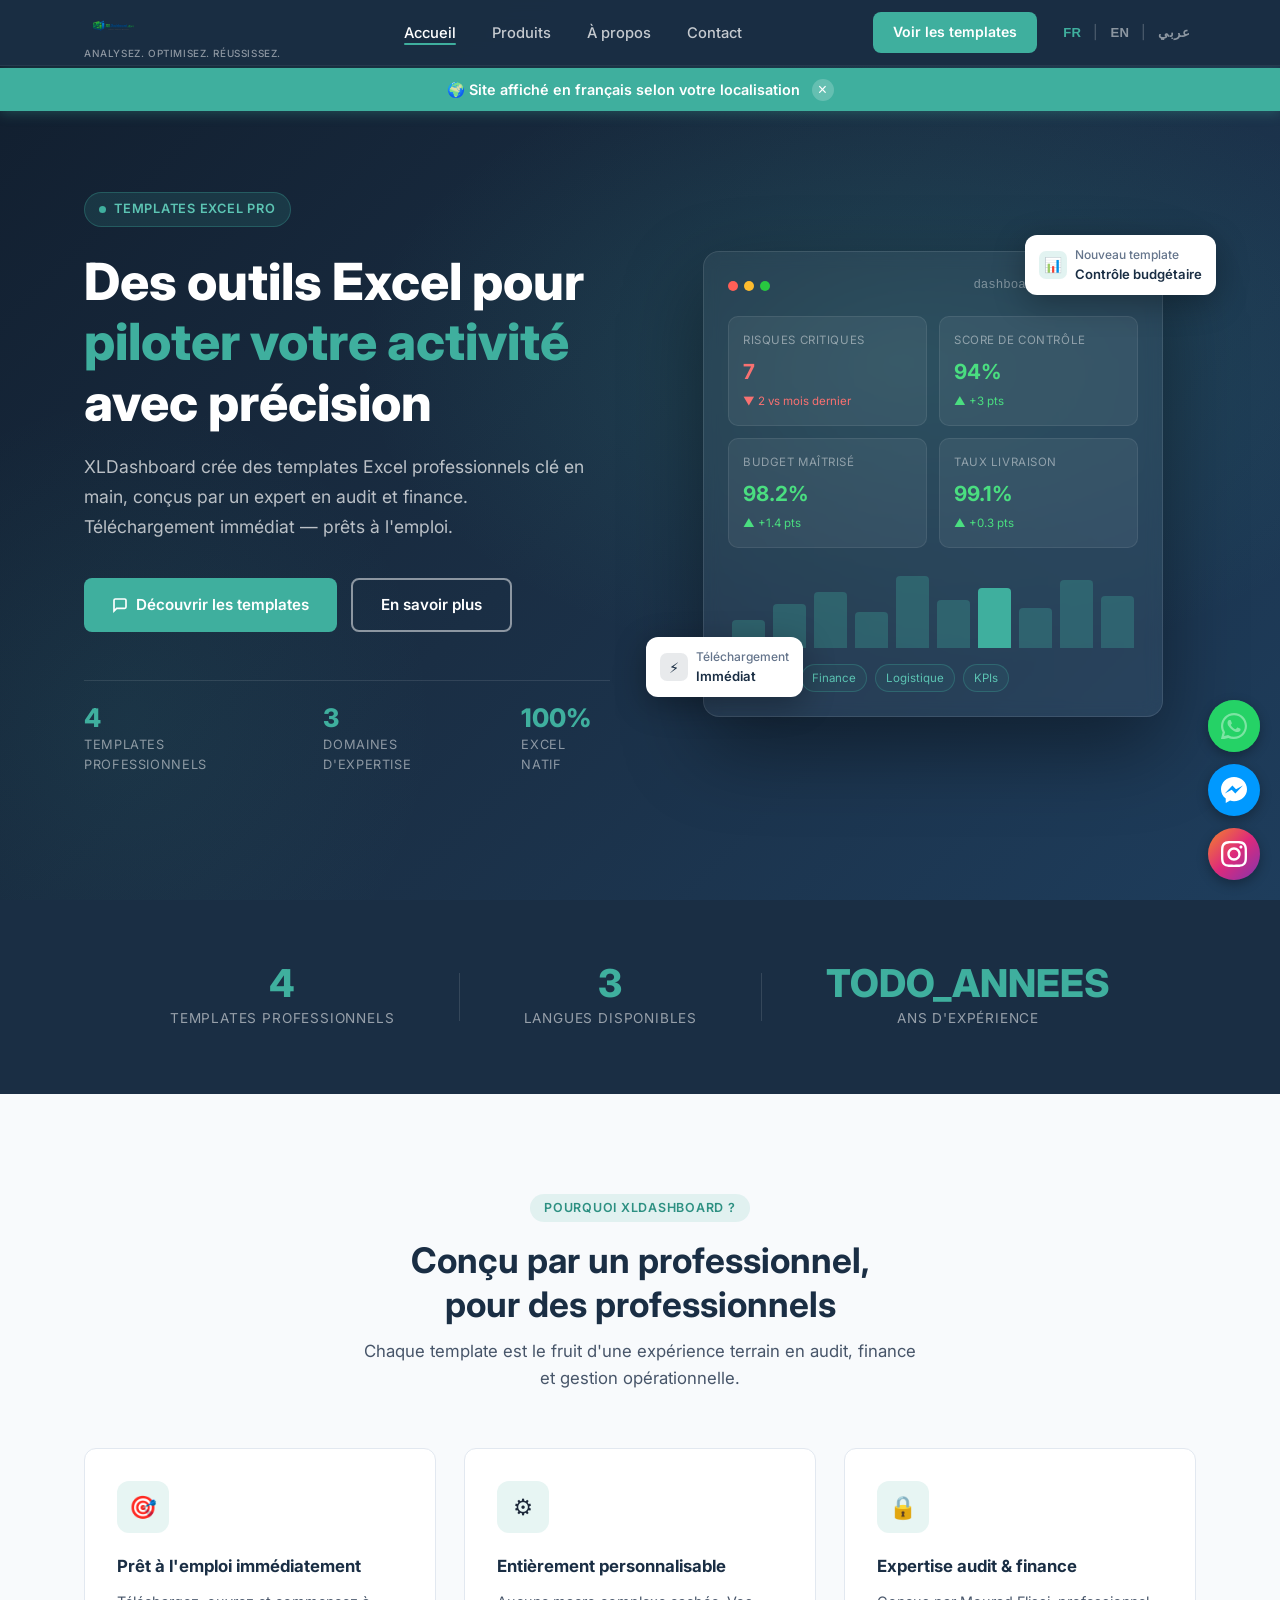
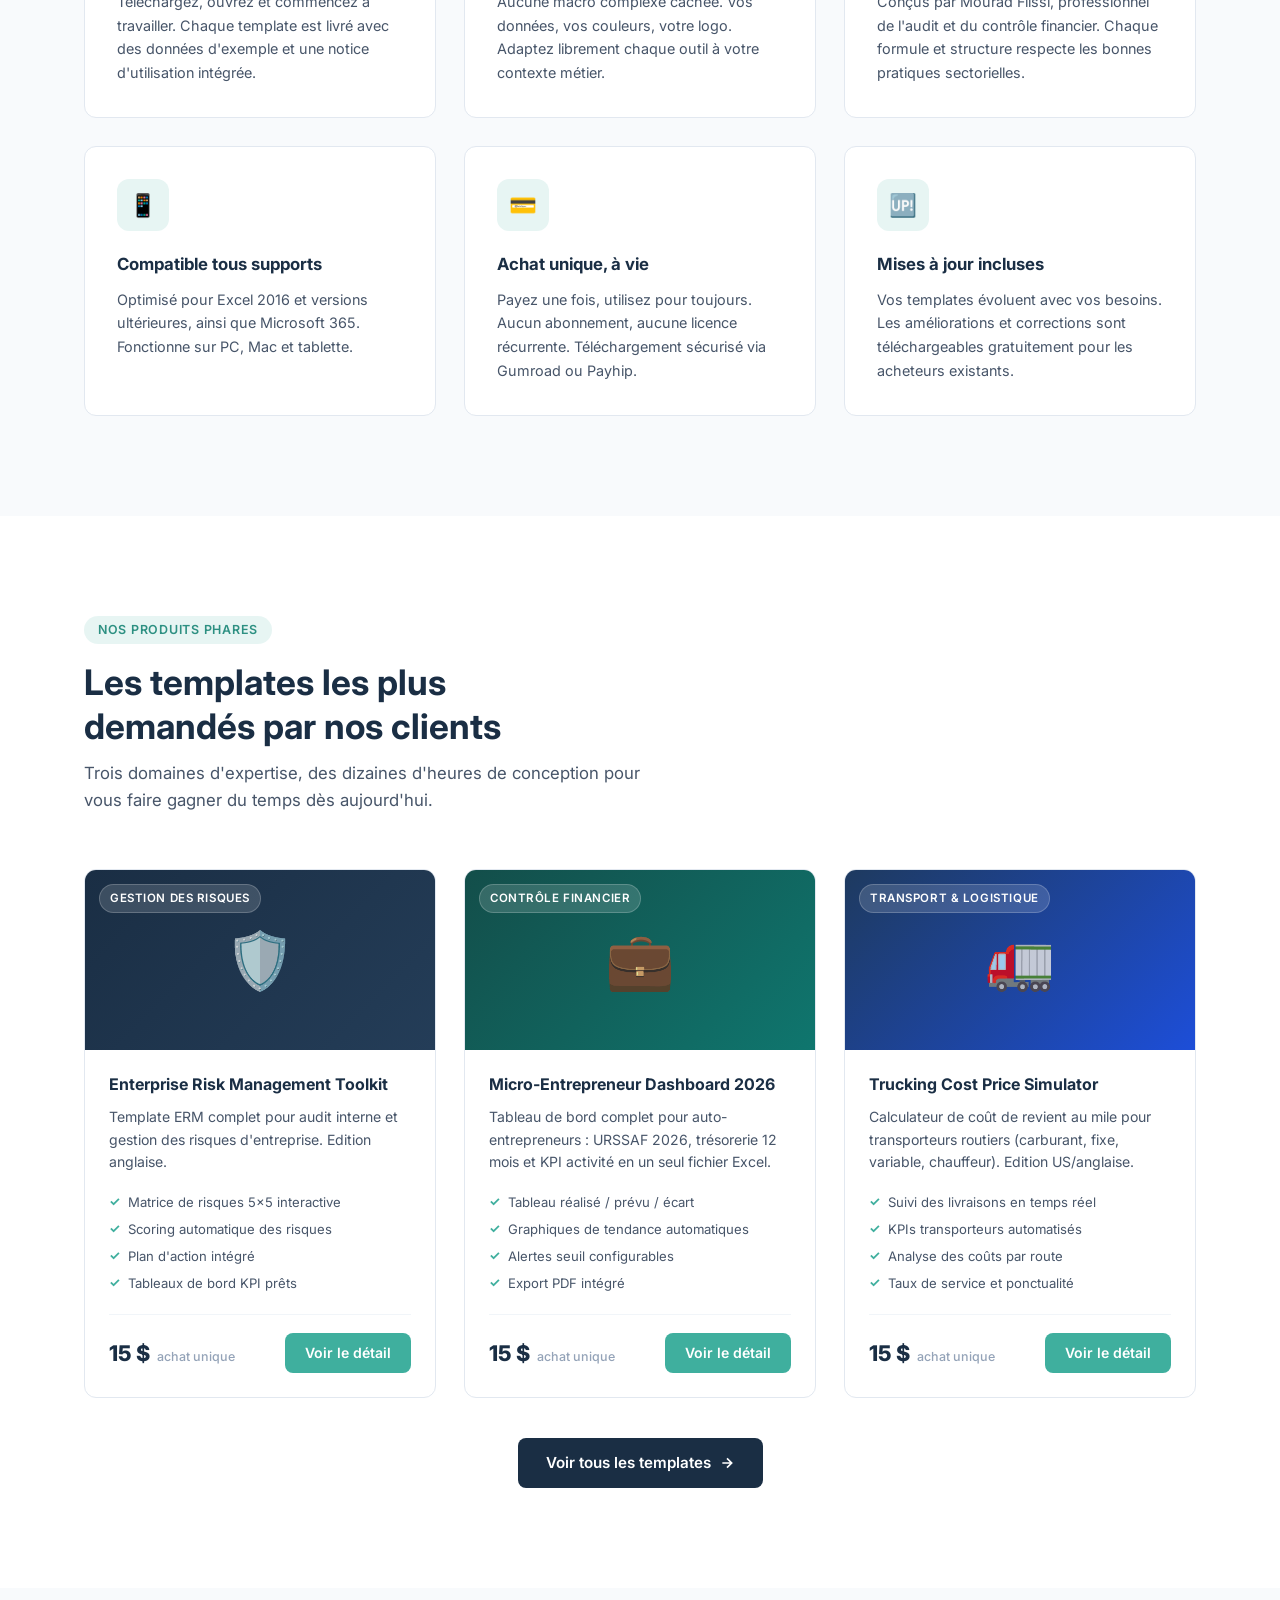
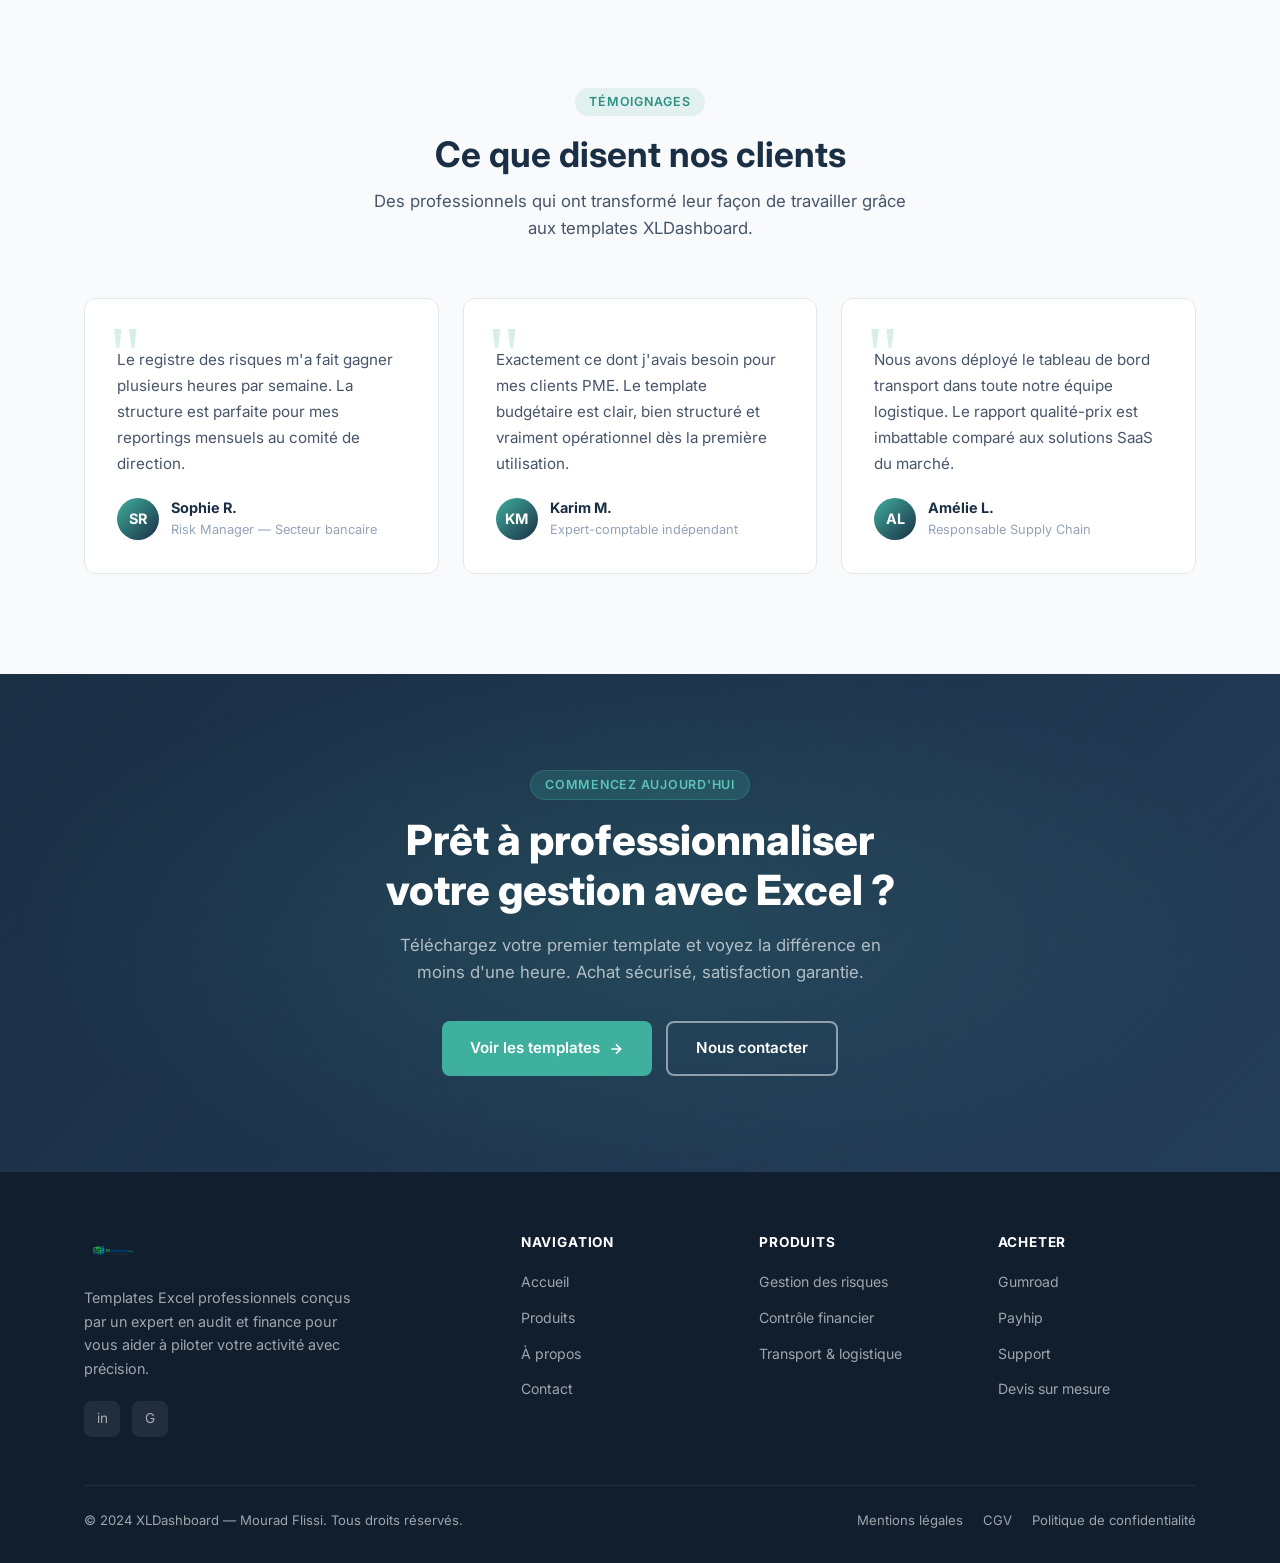
==== commit fd167007: "fix: taille logo navbar corrigée" ====
--- a/index.html
+++ b/index.html
@@ -58,7 +58,7 @@
   <div class="container">
     <div class="nav-inner">
       <a href="index.html" class="nav-logo" aria-label="XLDashboard Store — Accueil">
-        <img src="XLdashboardStore1.png" alt="XLDashboard Store" style="height:50px;width:auto;object-fit:contain;">
+        <img src="XLdashboardStore1.png" alt="XLDashboard Store" style="height:40px;width:auto;object-fit:contain;max-width:180px;">
         <span class="nav-slogan" data-i18n="nav.slogan">Analysez. Optimisez. Réussissez.</span>
       </a>
 
--- a/css/style.css
+++ b/css/style.css
@@ -1208,3 +1208,19 @@
   margin-top: 2px;
 }
 [dir="rtl"] .nav-slogan { text-align: right; }
+
+/* ── Logo navbar — taille et alignement ── */
+.nav-logo img {
+  height: 40px;
+  width: auto;
+  object-fit: contain;
+  max-width: 180px;
+  display: block;
+}
+.nav-inner { height: 65px; }
+.nav-logo { justify-content: center; }
+
+@media (max-width: 768px) {
+  .nav-logo img { height: 30px; max-width: 140px; }
+  .nav-inner { height: 56px; }
+}
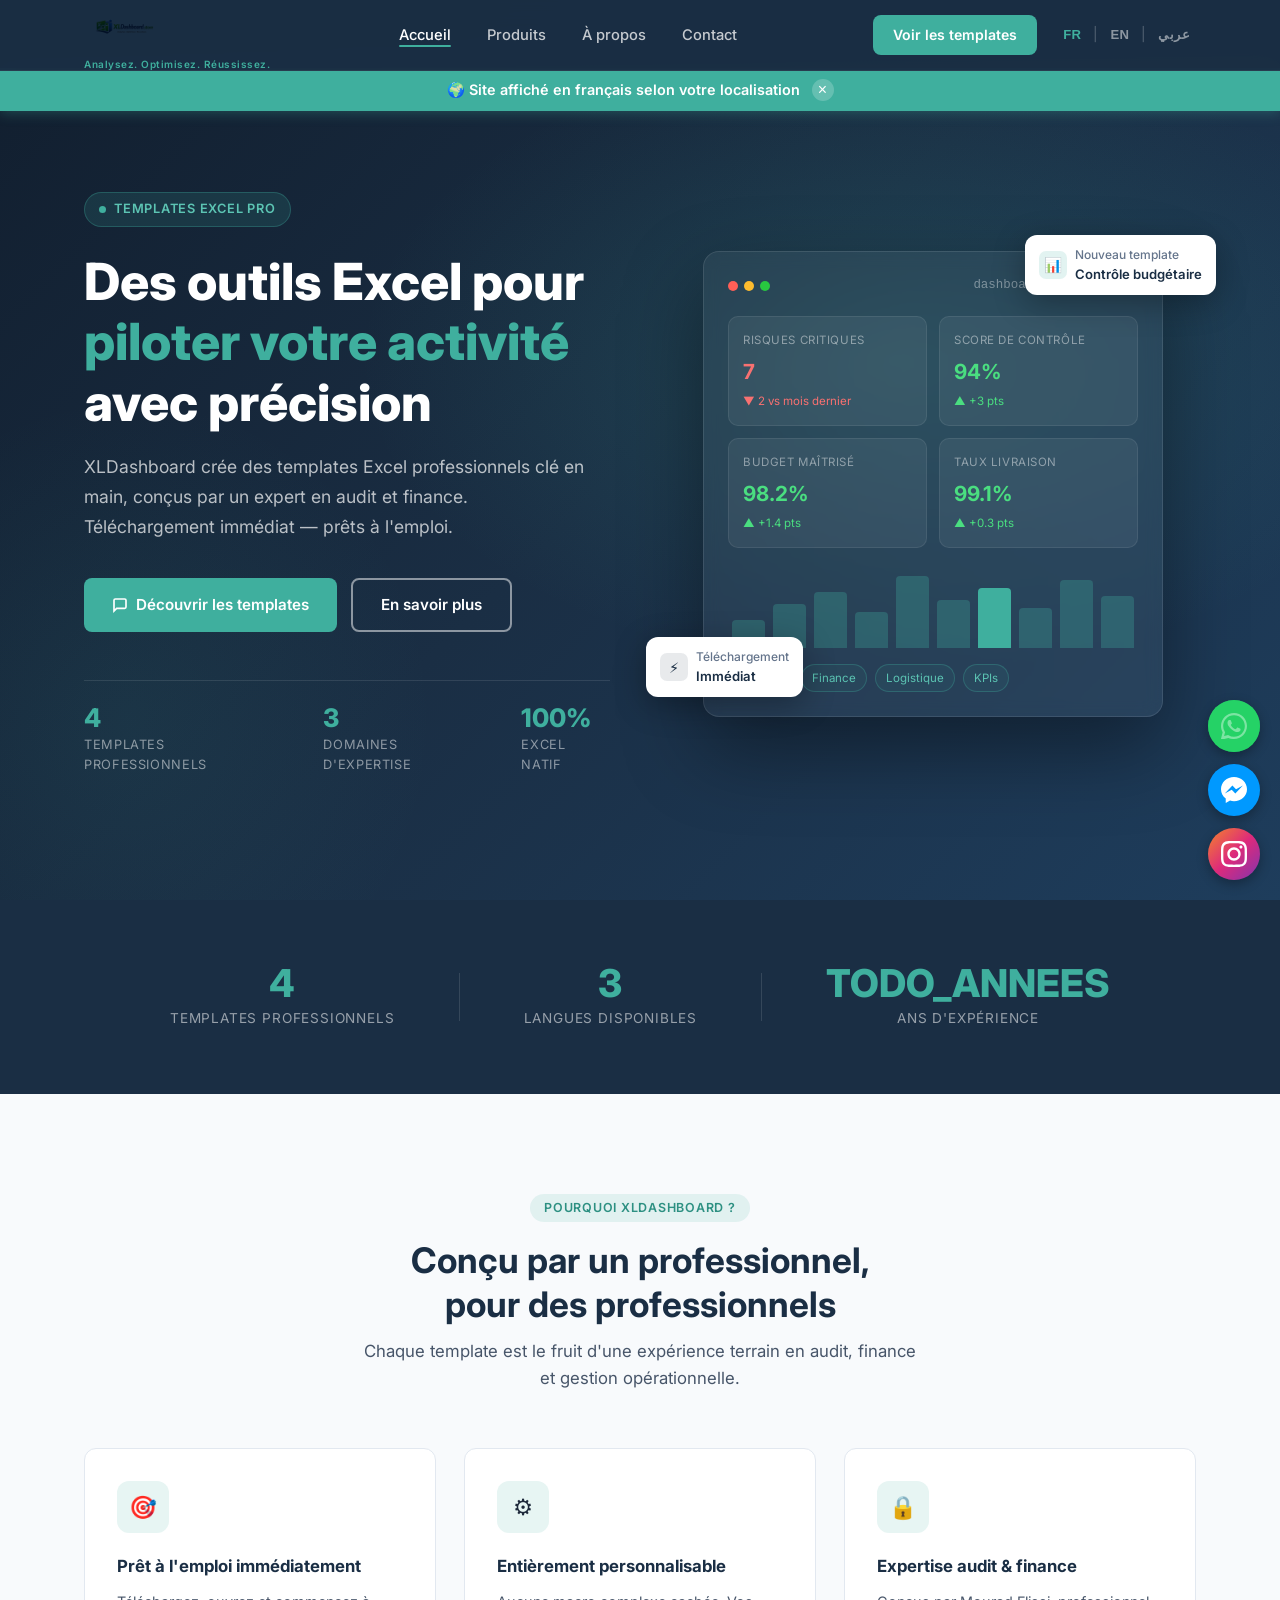
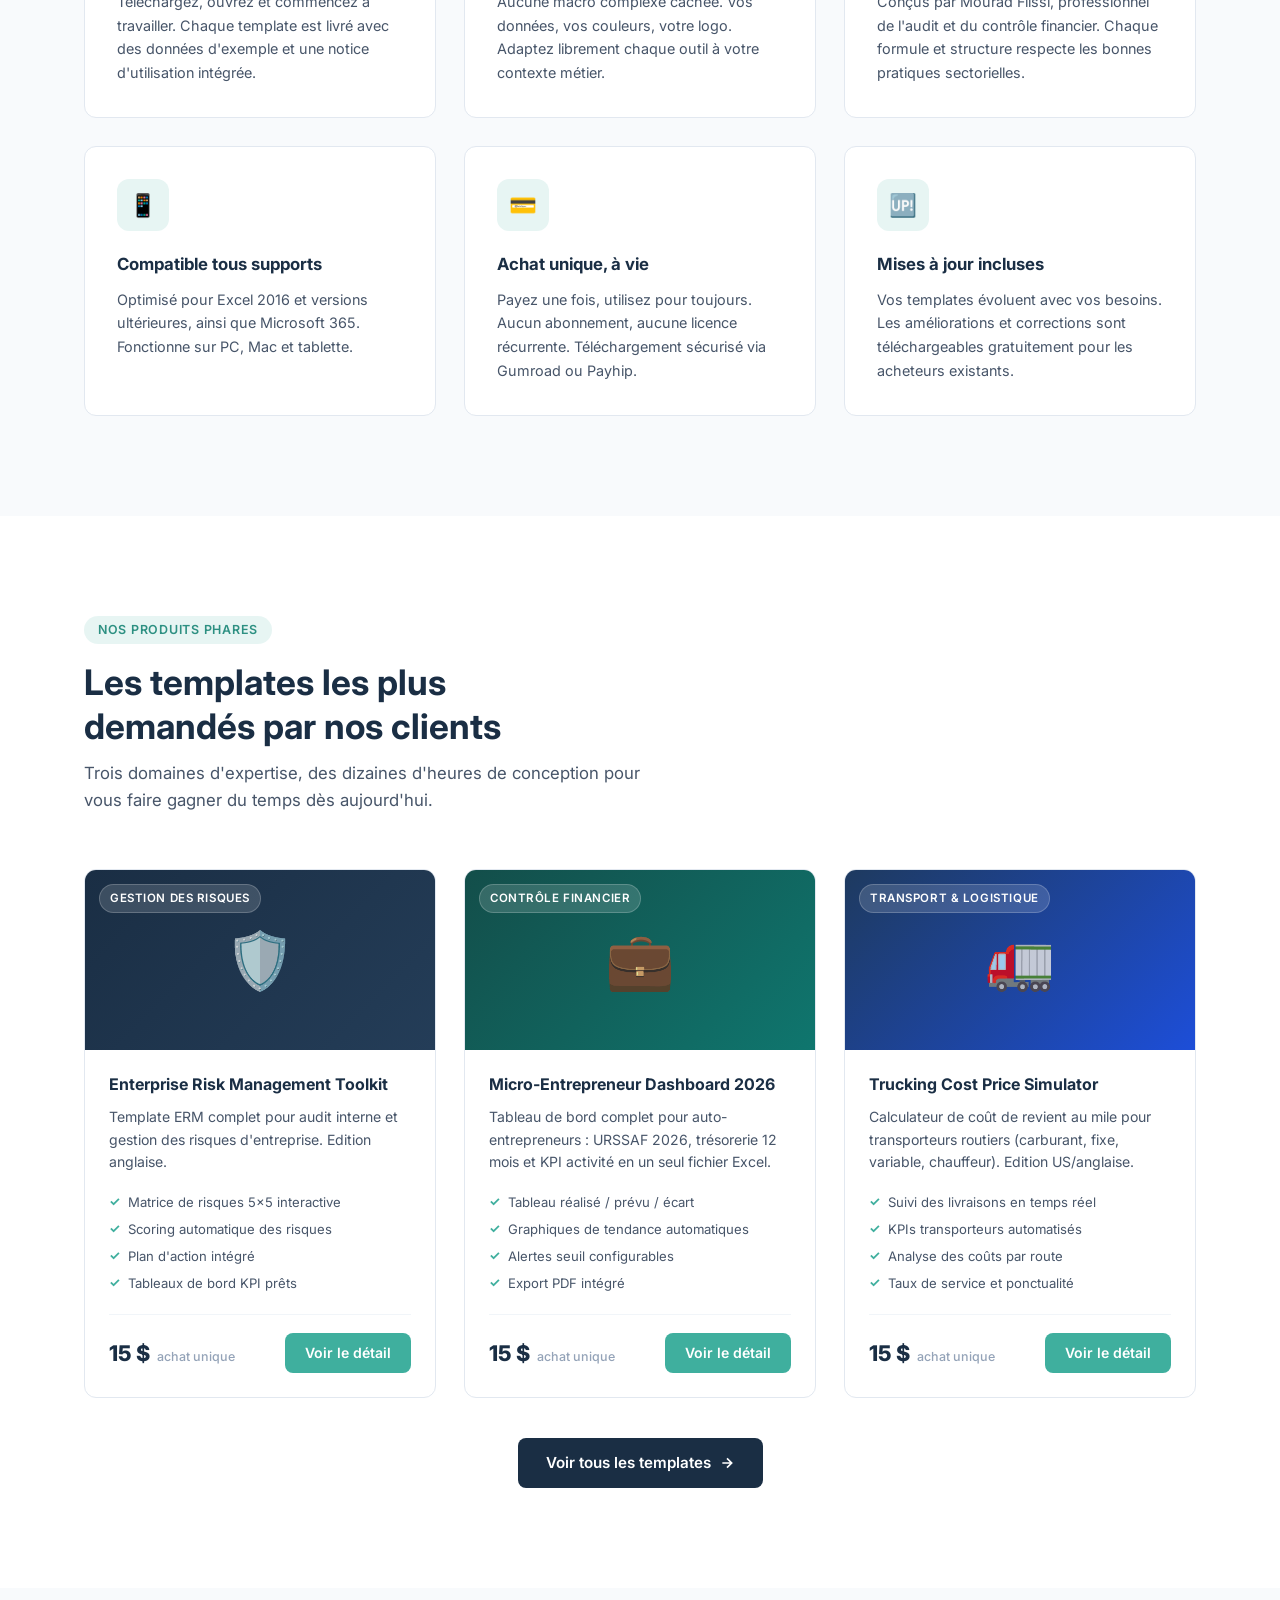
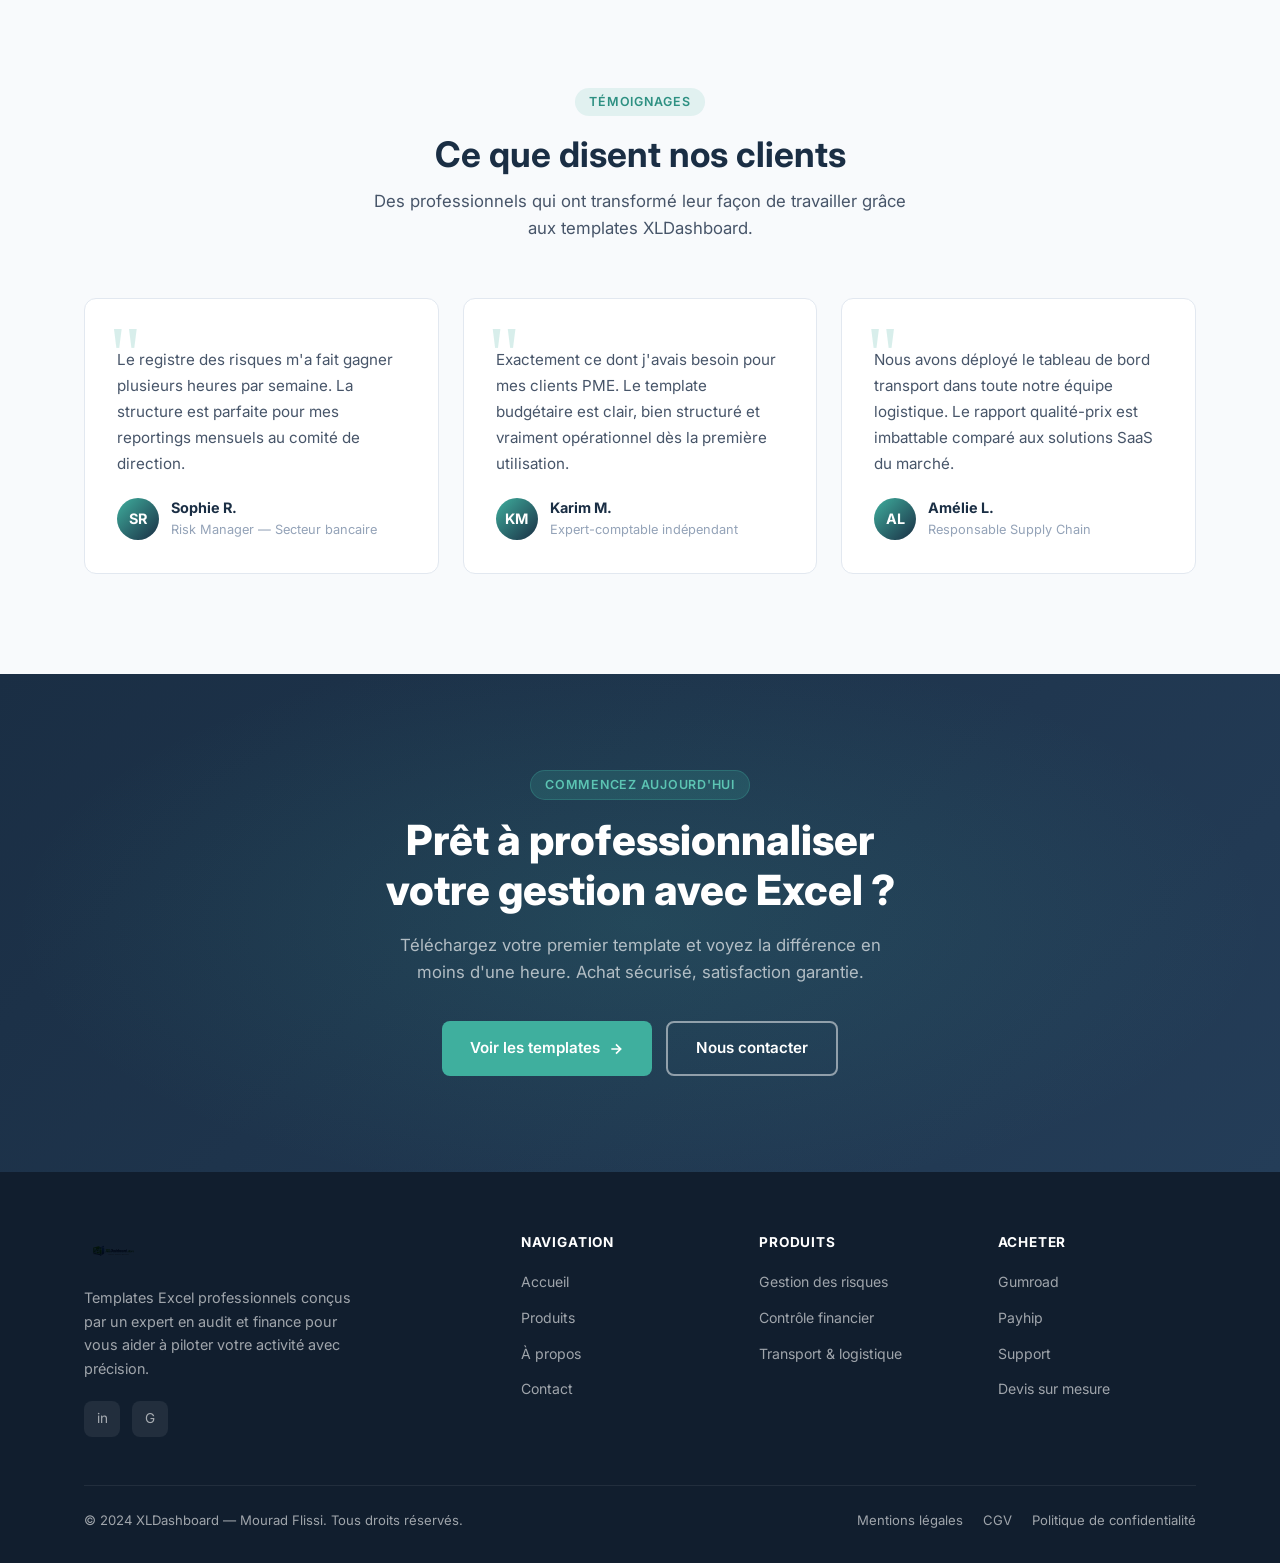
==== commit 39c4d566: "fix: logo navbar taille correcte + slogan repositionné" ====
--- a/index.html
+++ b/index.html
@@ -58,7 +58,7 @@
   <div class="container">
     <div class="nav-inner">
       <a href="index.html" class="nav-logo" aria-label="XLDashboard Store — Accueil">
-        <img src="XLdashboardStore1.png" alt="XLDashboard Store" style="height:40px;width:auto;object-fit:contain;max-width:180px;">
+        <img src="XLdashboardStore1.png" alt="XLDashboard Store" style="height:55px;width:auto;object-fit:contain;max-width:220px;mix-blend-mode:multiply;">
         <span class="nav-slogan" data-i18n="nav.slogan">Analysez. Optimisez. Réussissez.</span>
       </a>
 
--- a/css/style.css
+++ b/css/style.css
@@ -1196,31 +1196,37 @@
 }
 [dir="rtl"] .float-social { right: auto; left: 20px; }
 
-/* ── Nav slogan sous le logo ── */
+/* ── Logo + slogan groupe navbar ── */
+.nav-logo {
+  display: flex;
+  flex-direction: column;
+  align-items: flex-start;
+  gap: 0;
+  line-height: 1;
+}
+.nav-logo img {
+  height: 55px;
+  width: auto;
+  object-fit: contain;
+  max-width: 220px;
+  display: block;
+  mix-blend-mode: multiply;
+}
 .nav-slogan {
   display: block;
-  font-size: .62rem;
-  font-weight: 500;
-  color: rgba(255,255,255,.5);
-  letter-spacing: .06em;
-  text-transform: uppercase;
+  font-size: 10px;
+  font-weight: 600;
+  color: #3FAF9E;
+  letter-spacing: .05em;
   line-height: 1;
-  margin-top: 2px;
+  margin-top: 3px;
+  white-space: nowrap;
 }
 [dir="rtl"] .nav-slogan { text-align: right; }
-
-/* ── Logo navbar — taille et alignement ── */
-.nav-logo img {
-  height: 40px;
-  width: auto;
-  object-fit: contain;
-  max-width: 180px;
-  display: block;
-}
-.nav-inner { height: 65px; }
-.nav-logo { justify-content: center; }
+.nav-inner { height: 70px; }
 
 @media (max-width: 768px) {
-  .nav-logo img { height: 30px; max-width: 140px; }
-  .nav-inner { height: 56px; }
-}
+  .nav-logo img { height: 36px; max-width: 160px; }
+  .nav-slogan { font-size: 8px; }
+  .nav-inner { height: 60px; }
+}
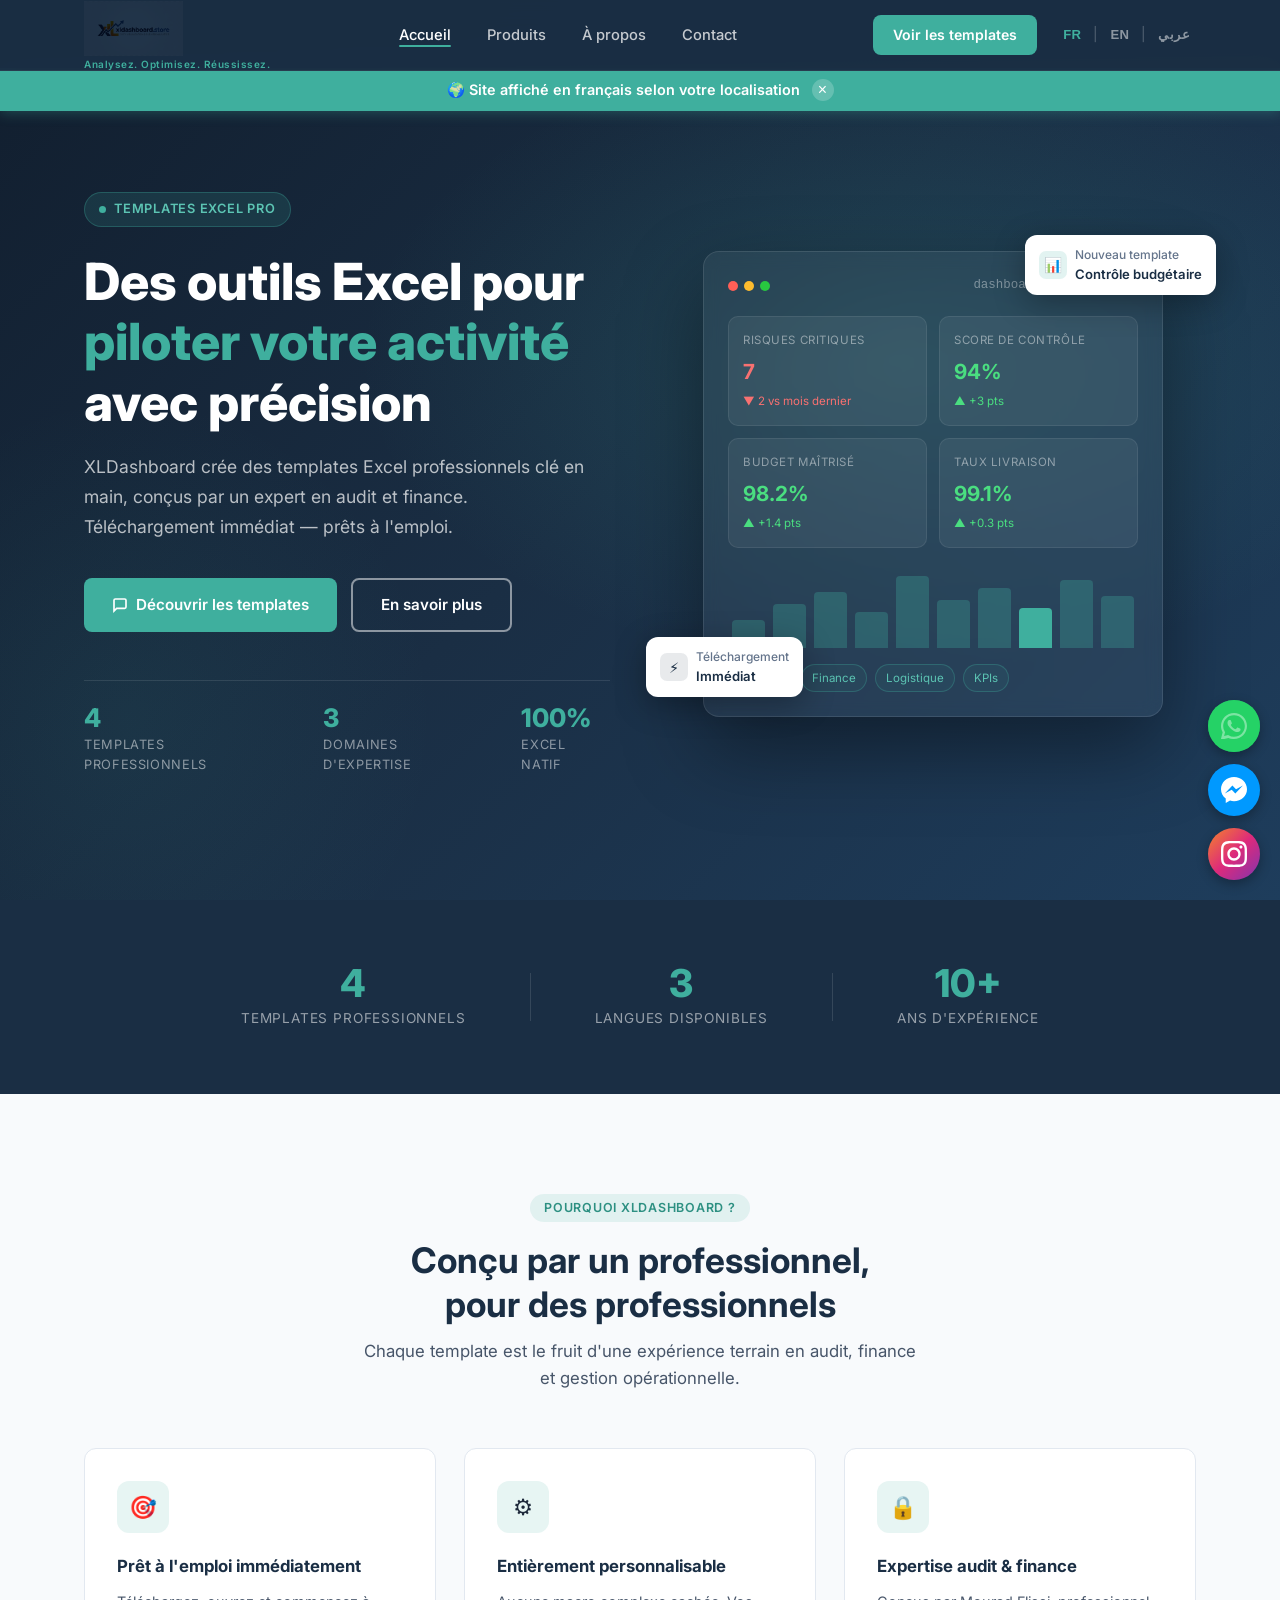
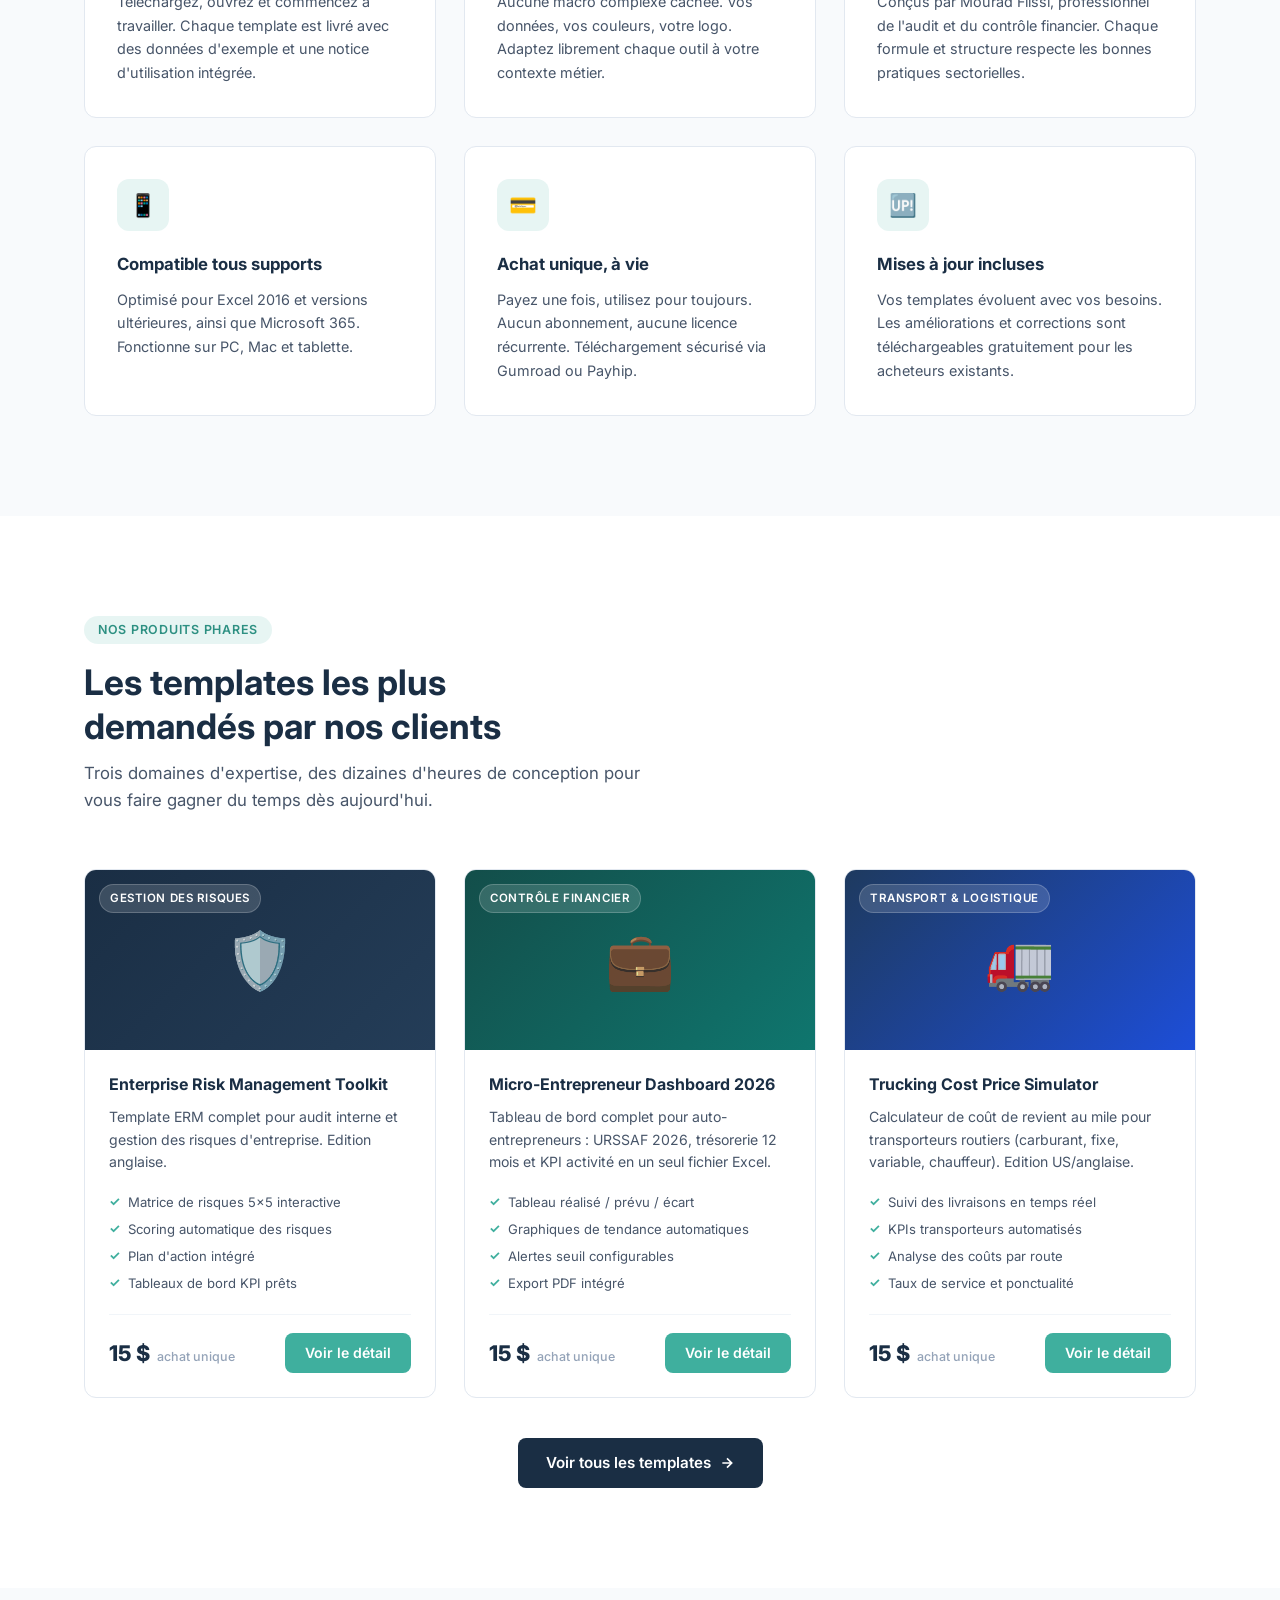
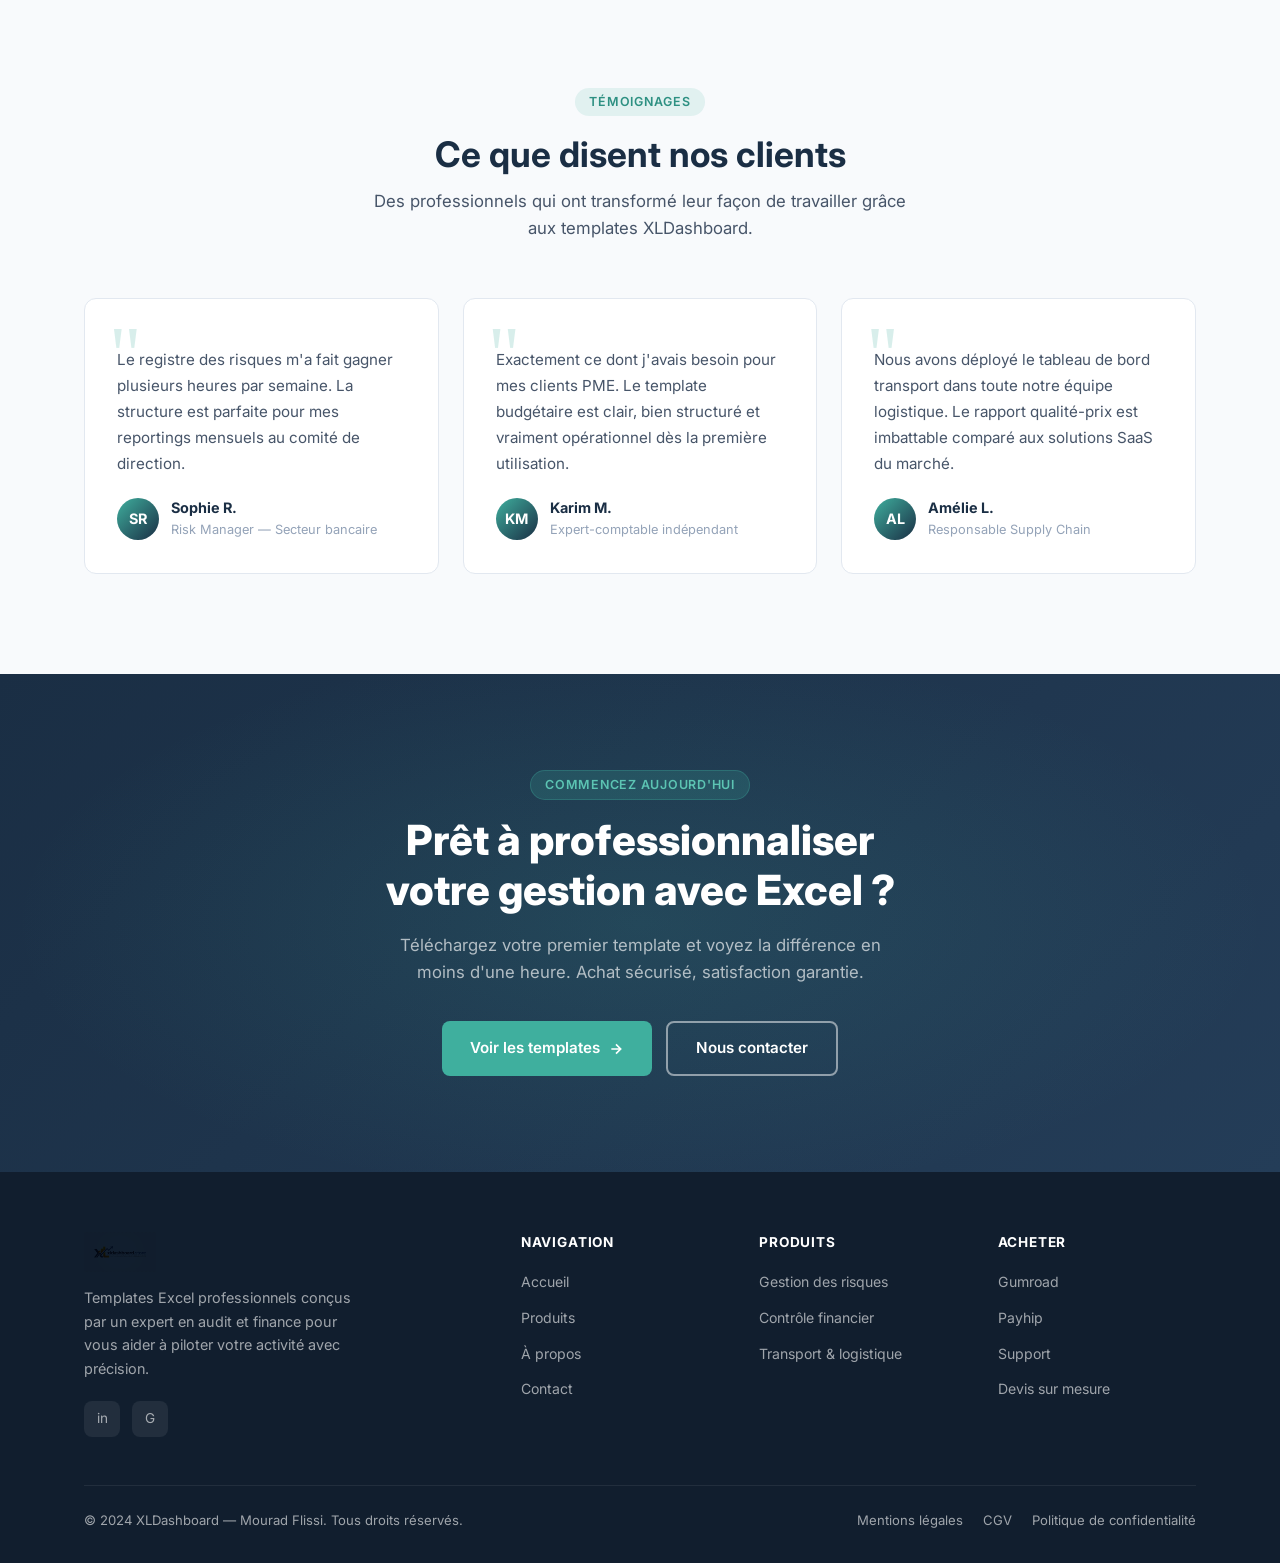
==== commit a4c1156a: "fix: remplacement TODO_ANNEES par 10+ (index, about, i18n) Affiche "10+" dans la trust band (index.h" ====
--- a/index.html
+++ b/index.html
@@ -229,7 +229,7 @@
       </div>
       <div class="trust-divider"></div>
       <div class="trust-item">
-        <div class="trust-number">TODO_ANNEES</div>
+        <div class="trust-number">10+</div>
         <div class="trust-label" data-i18n="trust.3">Ans d'expérience</div>
       </div>
 
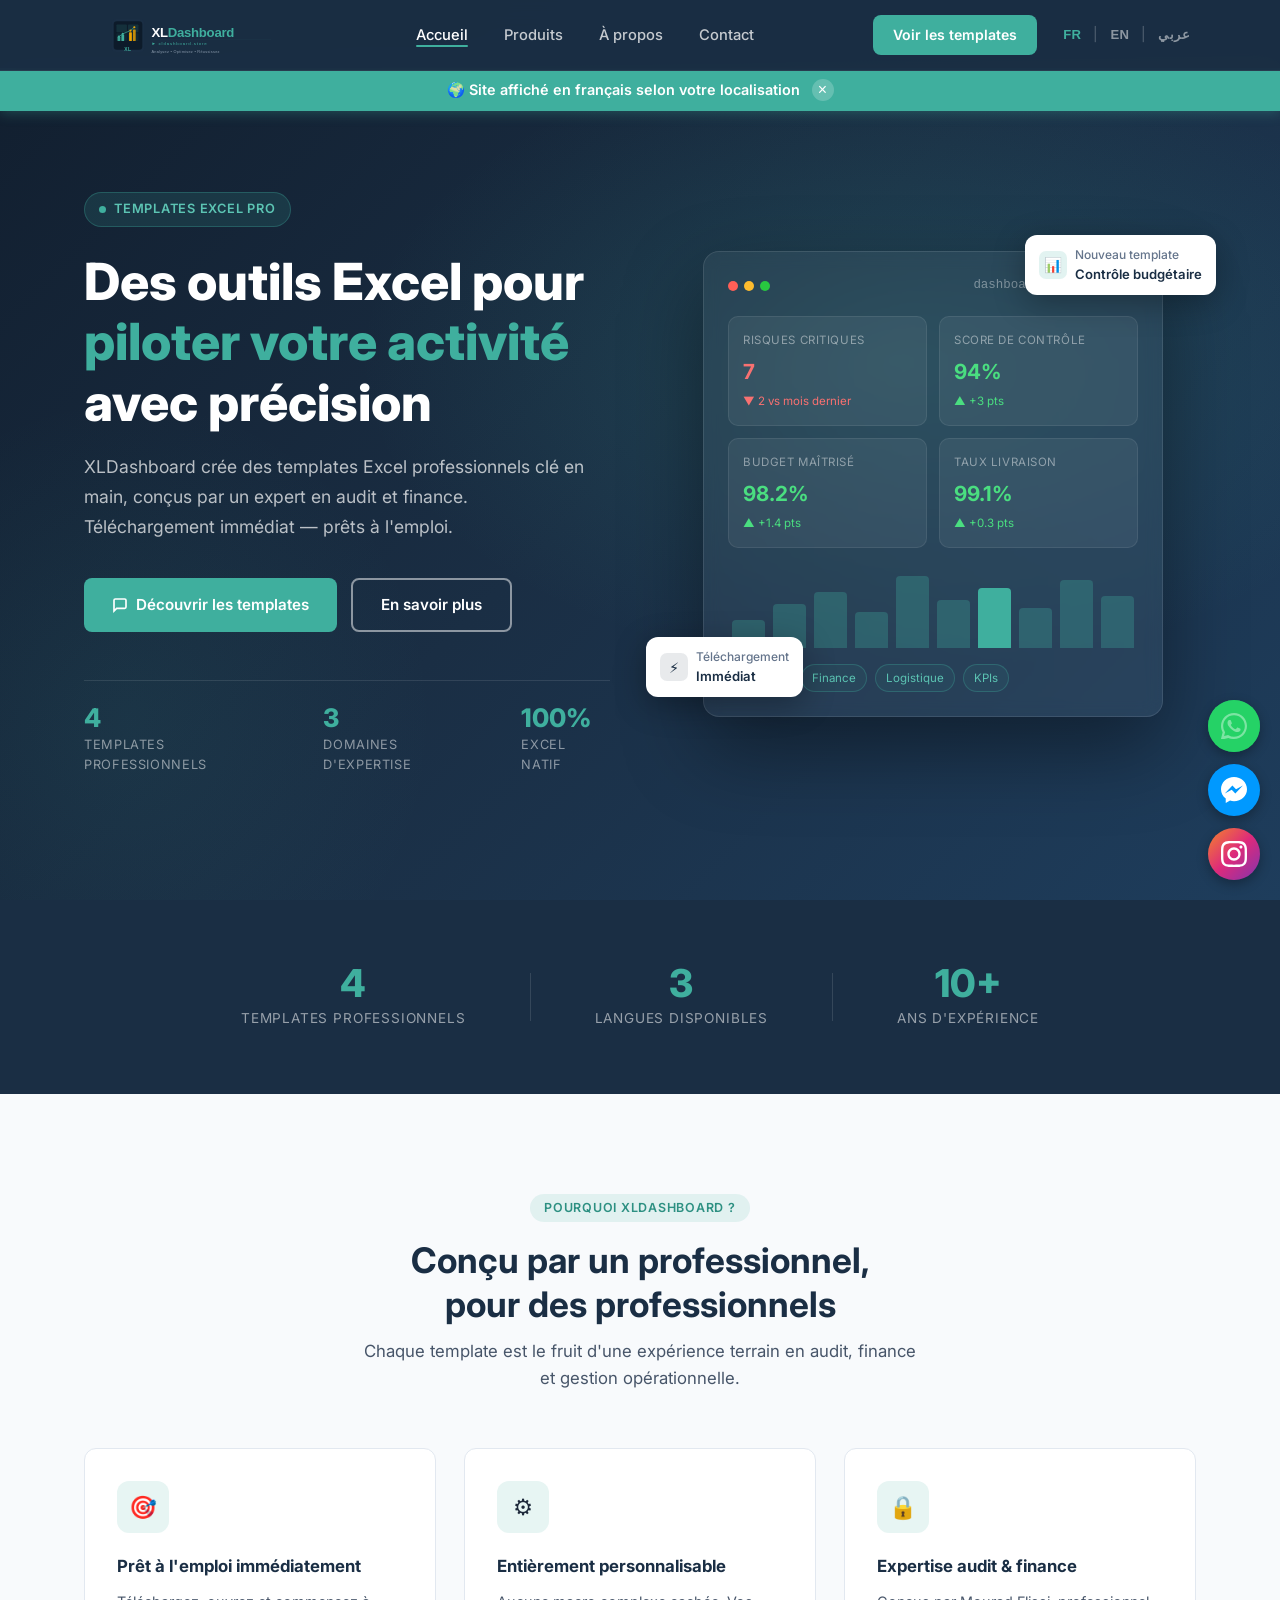
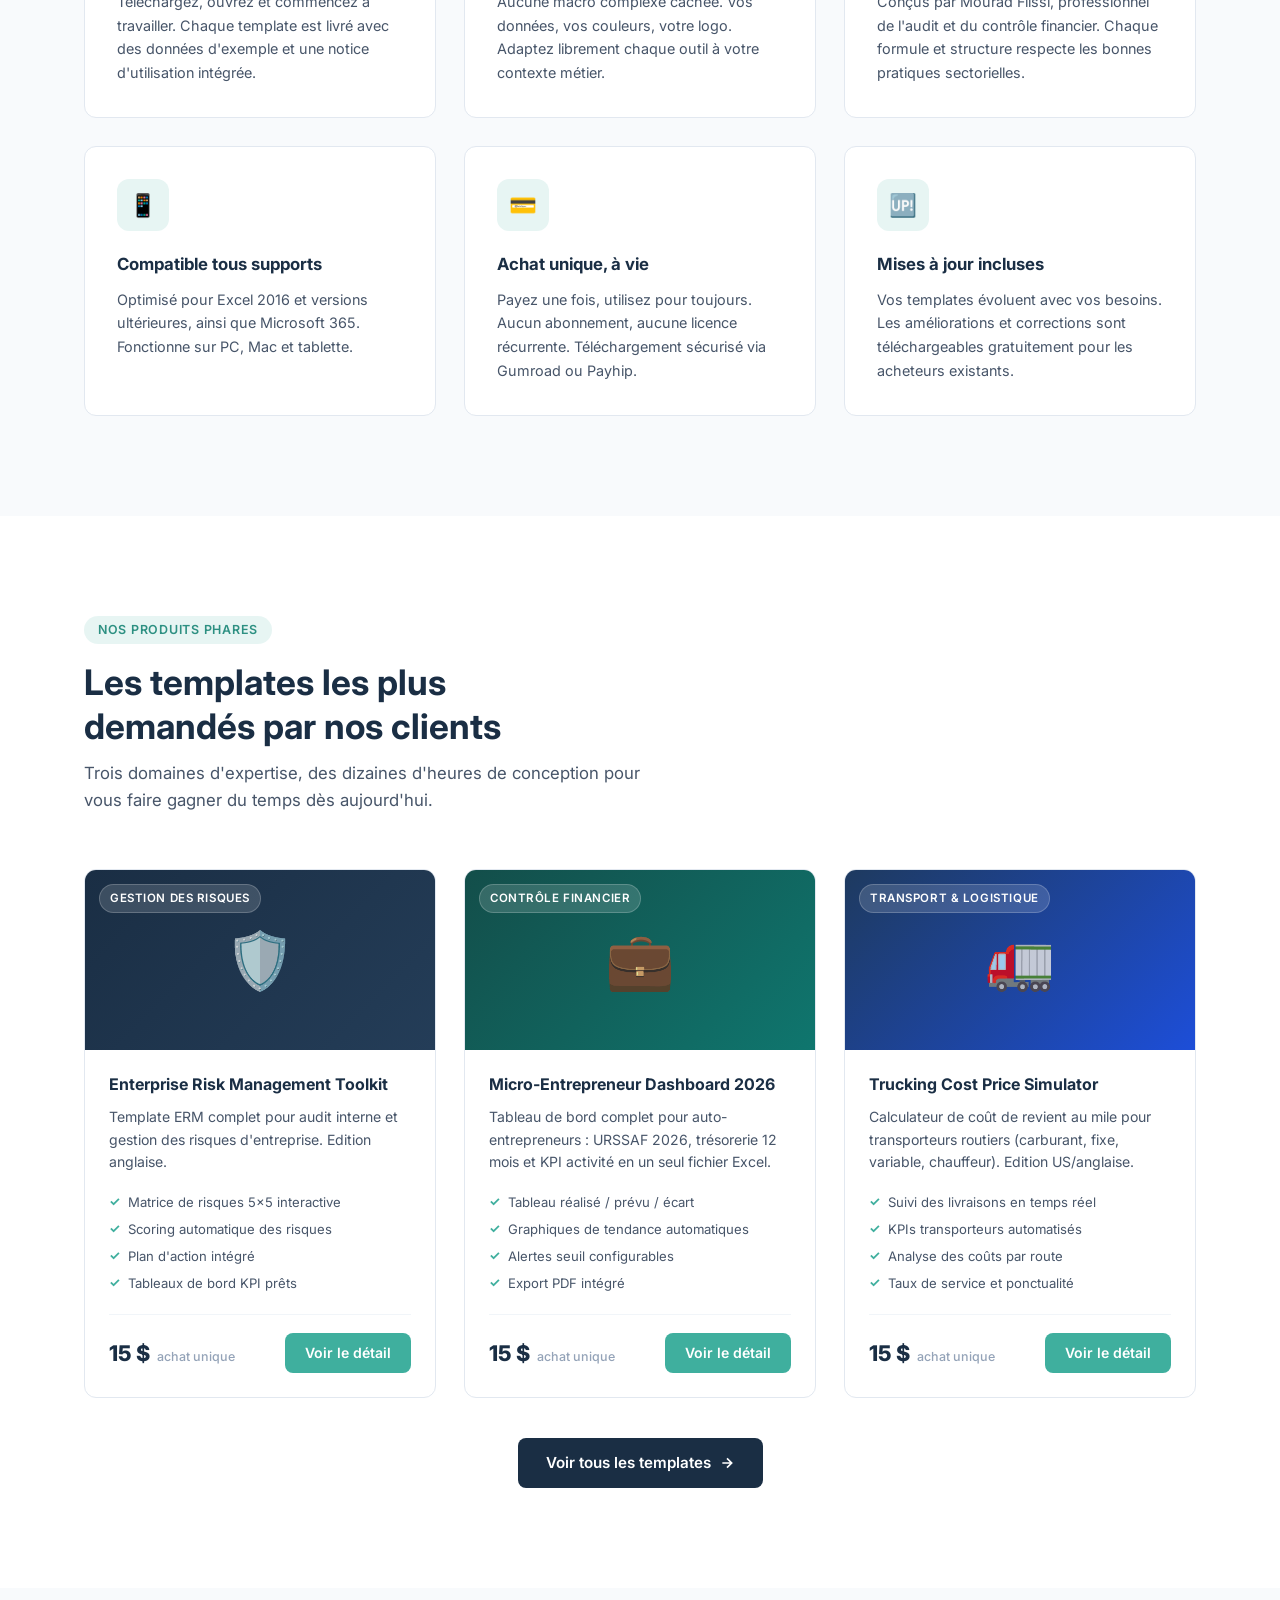
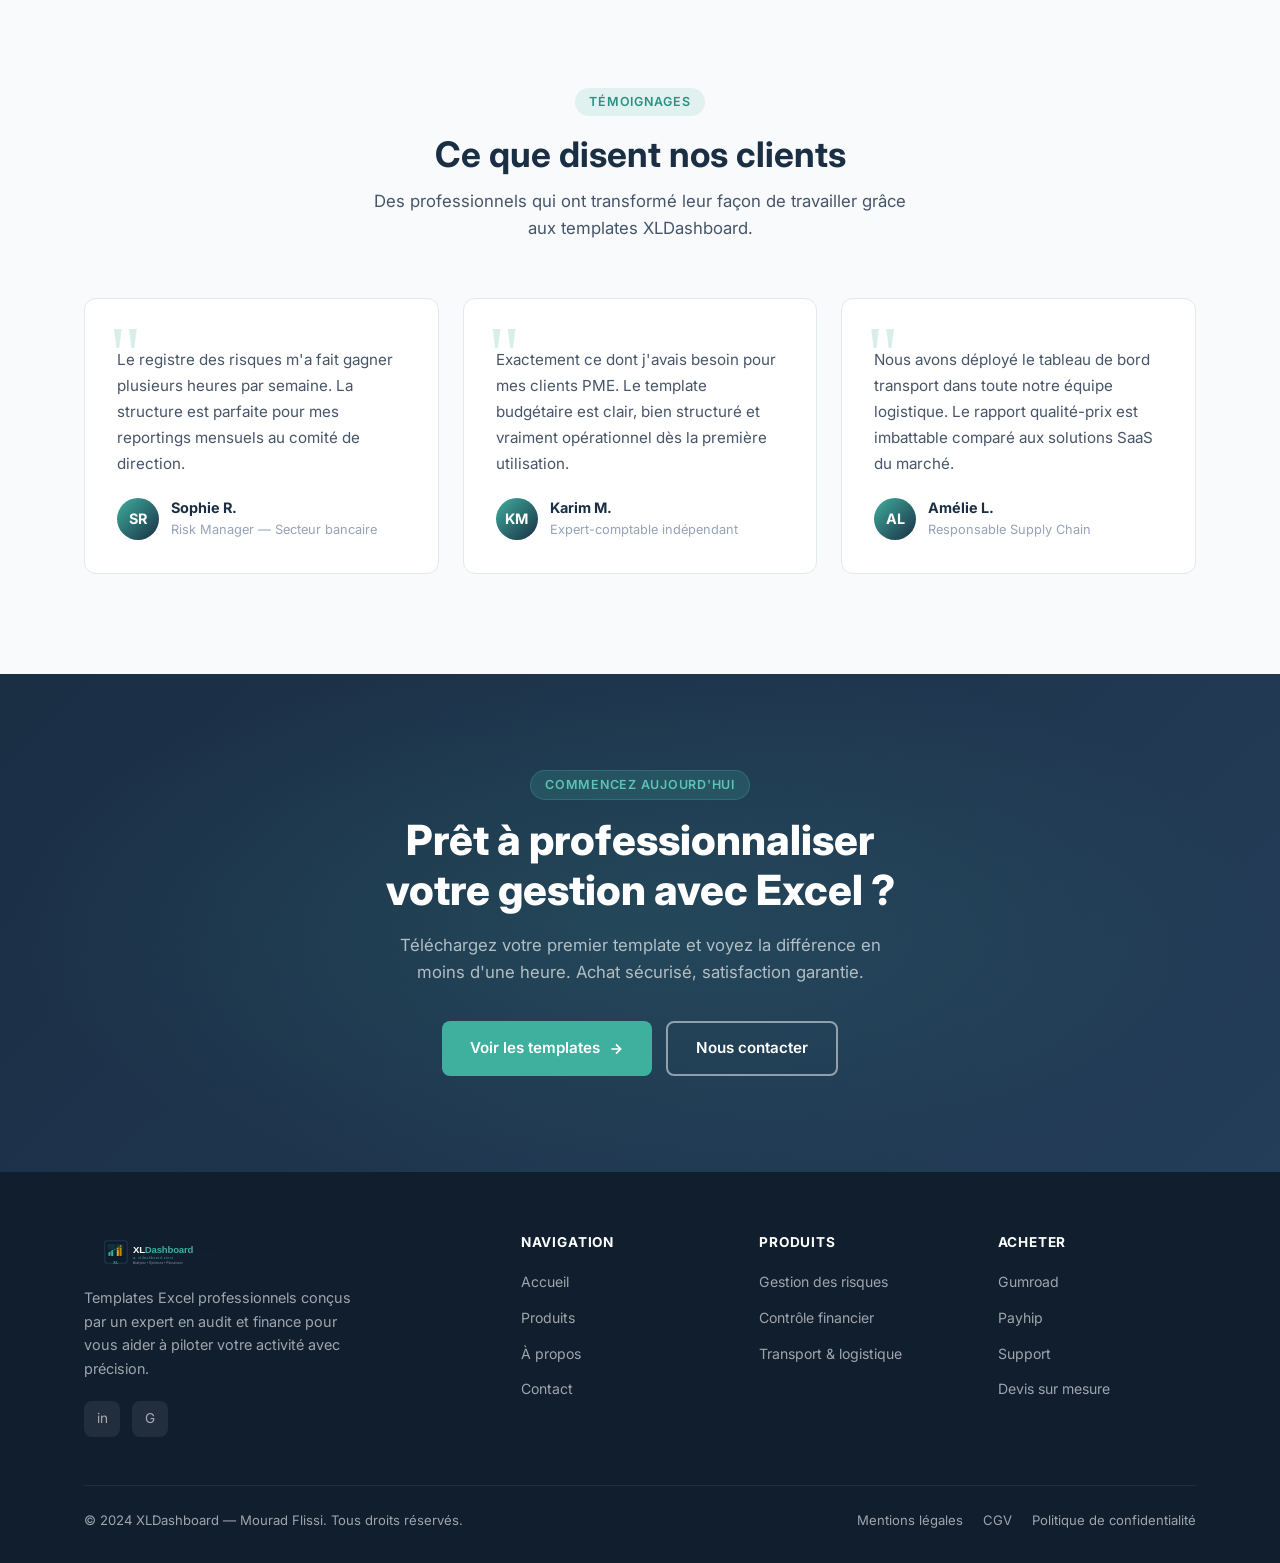
==== commit 3301c36e: "feat: nouveau logo SVG XLDashboard intégré Remplace XLdashboardStore1.png par un logo SVG inline sur" ====
--- a/index.html
+++ b/index.html
@@ -2,7 +2,7 @@
 <html lang="fr" dir="ltr">
 <head>
   <meta charset="UTF-8" />
-  <link rel="icon" type="image/png" href="XLdashboardStore1.png">
+  <link rel="icon" href="favicon.svg" type="image/svg+xml">
 
   <meta name="viewport" content="width=device-width, initial-scale=1.0" />
   <title>Templates Excel Pro : Audit, Finance & Logistique | XLDashboard</title>
@@ -57,10 +57,31 @@
 <nav class="navbar">
   <div class="container">
     <div class="nav-inner">
-      <a href="index.html" class="nav-logo" aria-label="XLDashboard Store — Accueil">
-        <img src="XLdashboardStore1.png" alt="XLDashboard Store" style="height:55px;width:auto;object-fit:contain;max-width:220px;mix-blend-mode:multiply;">
-        <span class="nav-slogan" data-i18n="nav.slogan">Analysez. Optimisez. Réussissez.</span>
-      </a>
+      <a href="index.html" class="navbar-logo">
+<svg width="220" height="55" viewBox="0 0 680 200" role="img">
+<title>Logo XLDashboard</title>
+<rect x="40" y="40" width="120" height="120" rx="16" fill="#1A2E44"/>
+<rect x="48" y="48" width="104" height="104" rx="12" fill="#0D1B2A"/>
+<rect x="58" y="60" width="38" height="28" rx="3" fill="#3FAF9E" opacity="0.15"/>
+<rect x="100" y="60" width="38" height="28" rx="3" fill="#3FAF9E" opacity="0.15"/>
+<rect x="58" y="92" width="38" height="28" rx="3" fill="#3FAF9E" opacity="0.08"/>
+<rect x="100" y="92" width="38" height="28" rx="3" fill="#3FAF9E" opacity="0.08"/>
+<rect x="62" y="104" width="10" height="16" rx="2" fill="#3FAF9E" opacity="0.9"/>
+<rect x="76" y="96" width="10" height="24" rx="2" fill="#3FAF9E"/>
+<rect x="104" y="88" width="10" height="32" rx="2" fill="#F0A500"/>
+<rect x="118" y="78" width="10" height="42" rx="2" fill="#F0A500" opacity="0.8"/>
+<polyline points="67,104 81,94 109,82 123,70" fill="none" stroke="#3FAF9E" stroke-width="2.5" stroke-linecap="round" stroke-linejoin="round"/>
+<circle cx="67" cy="104" r="4" fill="#3FAF9E"/>
+<circle cx="81" cy="94" r="4" fill="#3FAF9E"/>
+<circle cx="109" cy="82" r="4" fill="#F0A500"/>
+<circle cx="123" cy="70" r="4" fill="#F0A500"/>
+<text x="100" y="158" text-anchor="middle" font-family="Arial Black, sans-serif" font-size="18" font-weight="900" fill="#3FAF9E" letter-spacing="2">XL</text>
+<text x="185" y="105" font-family="Arial, sans-serif" font-size="48" font-weight="900" fill="#FFFFFF" letter-spacing="-1">XL<tspan fill="#3FAF9E">Dashboard</tspan></text>
+<text x="185" y="135" font-family="Arial, sans-serif" font-size="16" font-weight="400" fill="#3FAF9E" letter-spacing="3">&#9658; xldashboard.store</text>
+<text x="185" y="162" font-family="Arial, sans-serif" font-size="14" font-weight="400" fill="#8899AA" letter-spacing="1">Analysez &#8226; Optimisez &#8226; R&#233;ussissez</text>
+<line x1="185" y1="115" x2="620" y2="115" stroke="#3FAF9E" stroke-width="0.5" opacity="0.3"/>
+</svg>
+</a>
 
       <ul class="nav-links">
         <li><a href="index.html" data-i18n="nav.home">Accueil</a></li>
@@ -437,9 +458,31 @@
   <div class="container">
     <div class="footer-grid">
       <div class="footer-brand">
-        <a href="index.html" class="nav-logo" style="color:white" aria-label="XLDashboard Store — Accueil">
-          <img src="XLdashboardStore1.png" alt="XLDashboard Store" style="height:40px;width:auto;object-fit:contain;">
-        </a>
+        <a href="index.html" class="navbar-logo">
+<svg width="220" height="55" viewBox="0 0 680 200" role="img" style="height:40px;width:auto;">
+<title>Logo XLDashboard</title>
+<rect x="40" y="40" width="120" height="120" rx="16" fill="#1A2E44"/>
+<rect x="48" y="48" width="104" height="104" rx="12" fill="#0D1B2A"/>
+<rect x="58" y="60" width="38" height="28" rx="3" fill="#3FAF9E" opacity="0.15"/>
+<rect x="100" y="60" width="38" height="28" rx="3" fill="#3FAF9E" opacity="0.15"/>
+<rect x="58" y="92" width="38" height="28" rx="3" fill="#3FAF9E" opacity="0.08"/>
+<rect x="100" y="92" width="38" height="28" rx="3" fill="#3FAF9E" opacity="0.08"/>
+<rect x="62" y="104" width="10" height="16" rx="2" fill="#3FAF9E" opacity="0.9"/>
+<rect x="76" y="96" width="10" height="24" rx="2" fill="#3FAF9E"/>
+<rect x="104" y="88" width="10" height="32" rx="2" fill="#F0A500"/>
+<rect x="118" y="78" width="10" height="42" rx="2" fill="#F0A500" opacity="0.8"/>
+<polyline points="67,104 81,94 109,82 123,70" fill="none" stroke="#3FAF9E" stroke-width="2.5" stroke-linecap="round" stroke-linejoin="round"/>
+<circle cx="67" cy="104" r="4" fill="#3FAF9E"/>
+<circle cx="81" cy="94" r="4" fill="#3FAF9E"/>
+<circle cx="109" cy="82" r="4" fill="#F0A500"/>
+<circle cx="123" cy="70" r="4" fill="#F0A500"/>
+<text x="100" y="158" text-anchor="middle" font-family="Arial Black, sans-serif" font-size="18" font-weight="900" fill="#3FAF9E" letter-spacing="2">XL</text>
+<text x="185" y="105" font-family="Arial, sans-serif" font-size="48" font-weight="900" fill="#FFFFFF" letter-spacing="-1">XL<tspan fill="#3FAF9E">Dashboard</tspan></text>
+<text x="185" y="135" font-family="Arial, sans-serif" font-size="16" font-weight="400" fill="#3FAF9E" letter-spacing="3">&#9658; xldashboard.store</text>
+<text x="185" y="162" font-family="Arial, sans-serif" font-size="14" font-weight="400" fill="#8899AA" letter-spacing="1">Analysez &#8226; Optimisez &#8226; R&#233;ussissez</text>
+<line x1="185" y1="115" x2="620" y2="115" stroke="#3FAF9E" stroke-width="0.5" opacity="0.3"/>
+</svg>
+</a>
         <p data-i18n="footer.desc">Templates Excel professionnels conçus par un expert en audit et finance pour vous aider à piloter votre activité avec précision.</p>
         <div class="footer-social">
           <a href="https://www.linkedin.com/in/mourad-flissi-18089923/" class="social-btn" aria-label="LinkedIn" target="_blank" rel="noopener">in</a>
--- a/css/style.css
+++ b/css/style.css
@@ -1196,37 +1196,12 @@
 }
 [dir="rtl"] .float-social { right: auto; left: 20px; }
 
-/* ── Logo + slogan groupe navbar ── */
-.nav-logo {
-  display: flex;
-  flex-direction: column;
-  align-items: flex-start;
-  gap: 0;
-  line-height: 1;
-}
-.nav-logo img {
-  height: 55px;
-  width: auto;
-  object-fit: contain;
-  max-width: 220px;
-  display: block;
-  mix-blend-mode: multiply;
-}
-.nav-slogan {
-  display: block;
-  font-size: 10px;
-  font-weight: 600;
-  color: #3FAF9E;
-  letter-spacing: .05em;
-  line-height: 1;
-  margin-top: 3px;
-  white-space: nowrap;
-}
-[dir="rtl"] .nav-slogan { text-align: right; }
+/* ── Logo SVG navbar ── */
+.navbar-logo { display: flex; align-items: center; text-decoration: none; }
+.navbar-logo svg { height: 55px; width: auto; }
 .nav-inner { height: 70px; }
 
 @media (max-width: 768px) {
-  .nav-logo img { height: 36px; max-width: 160px; }
-  .nav-slogan { font-size: 8px; }
+  .navbar-logo svg { height: 38px; }
   .nav-inner { height: 60px; }
 }
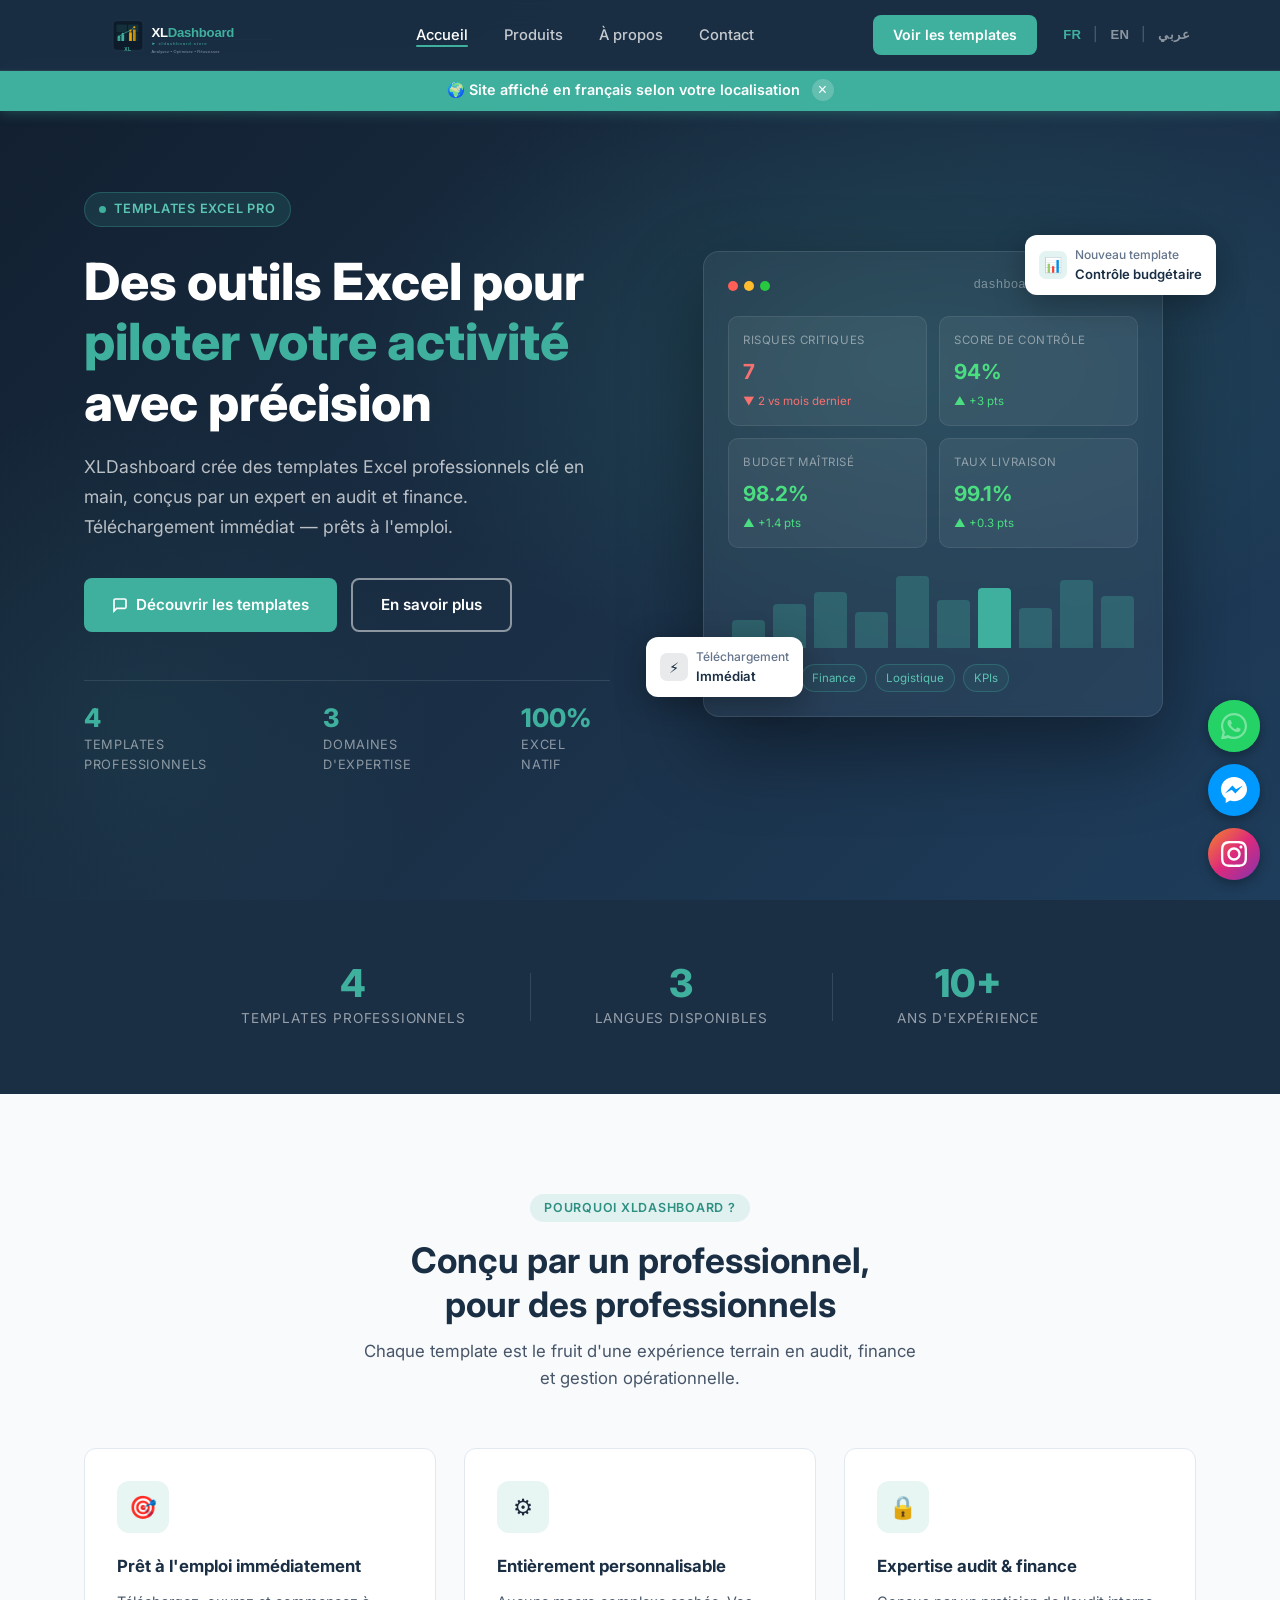
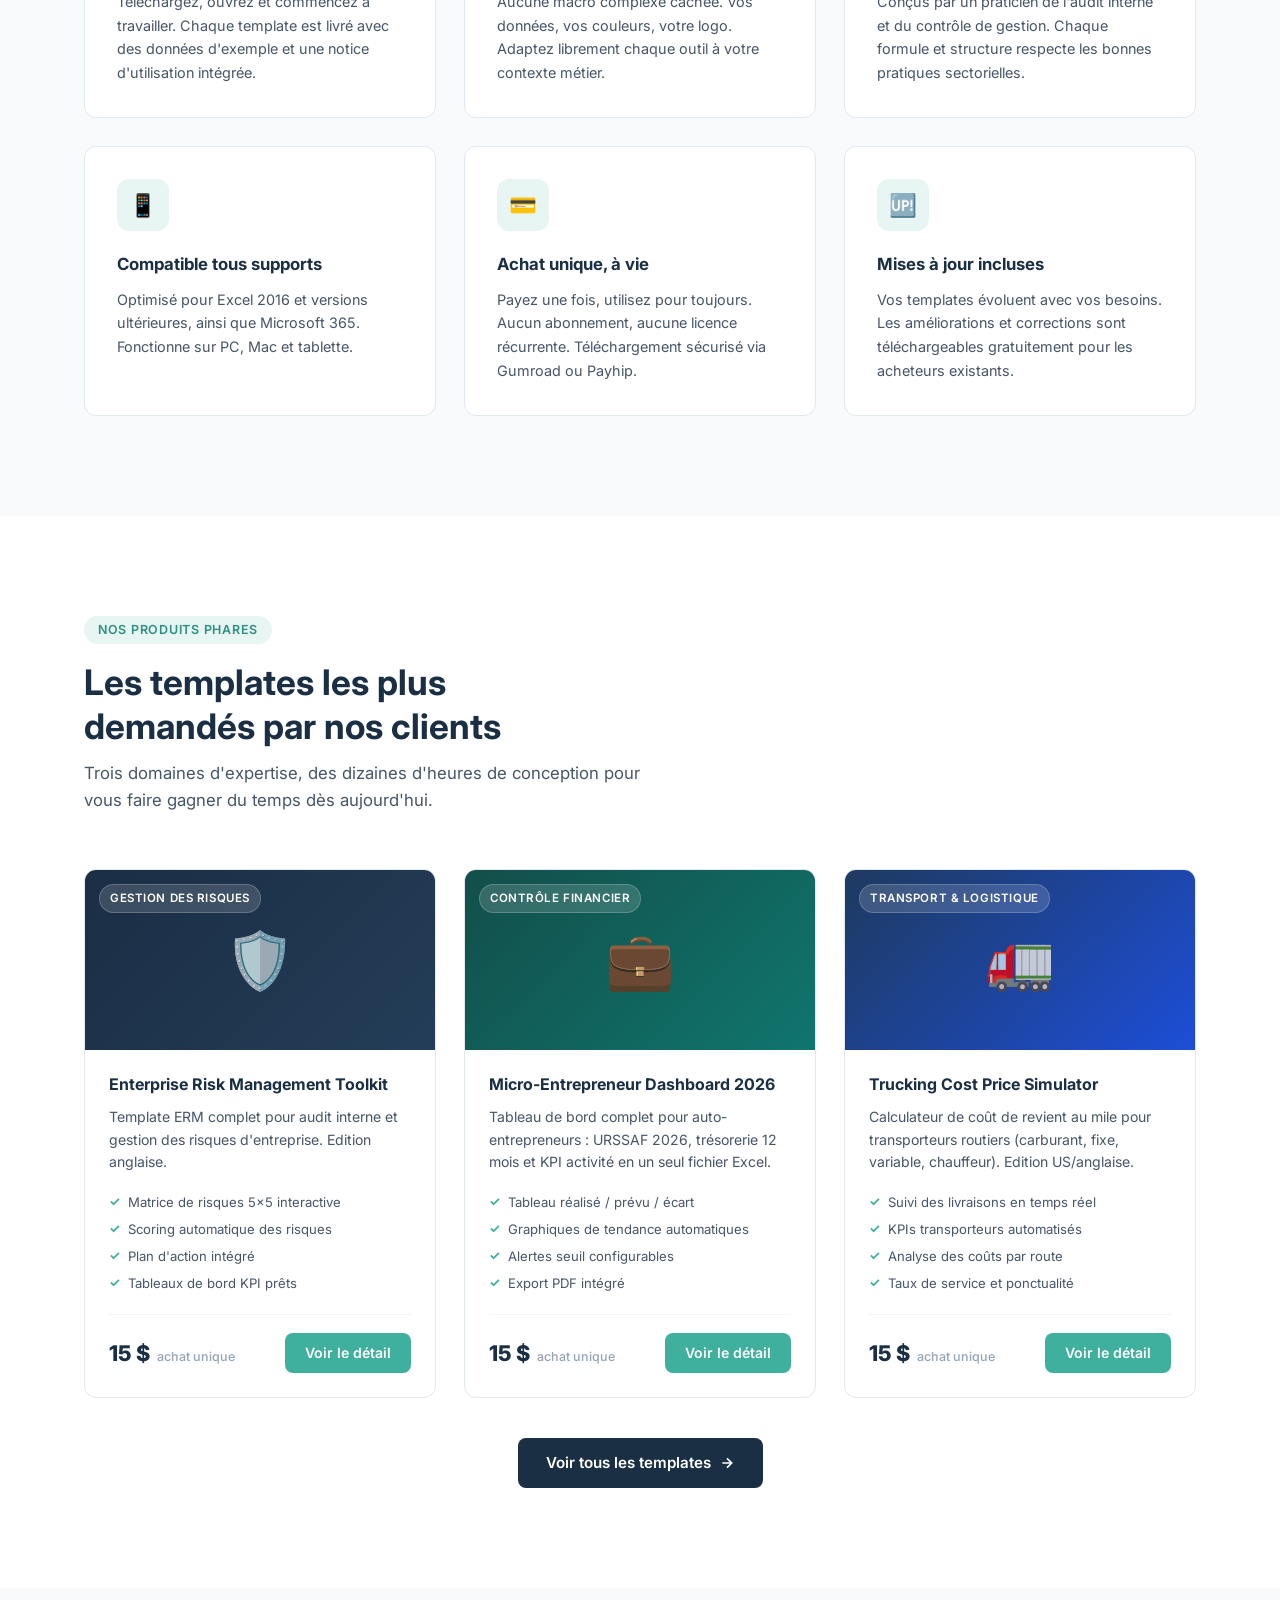
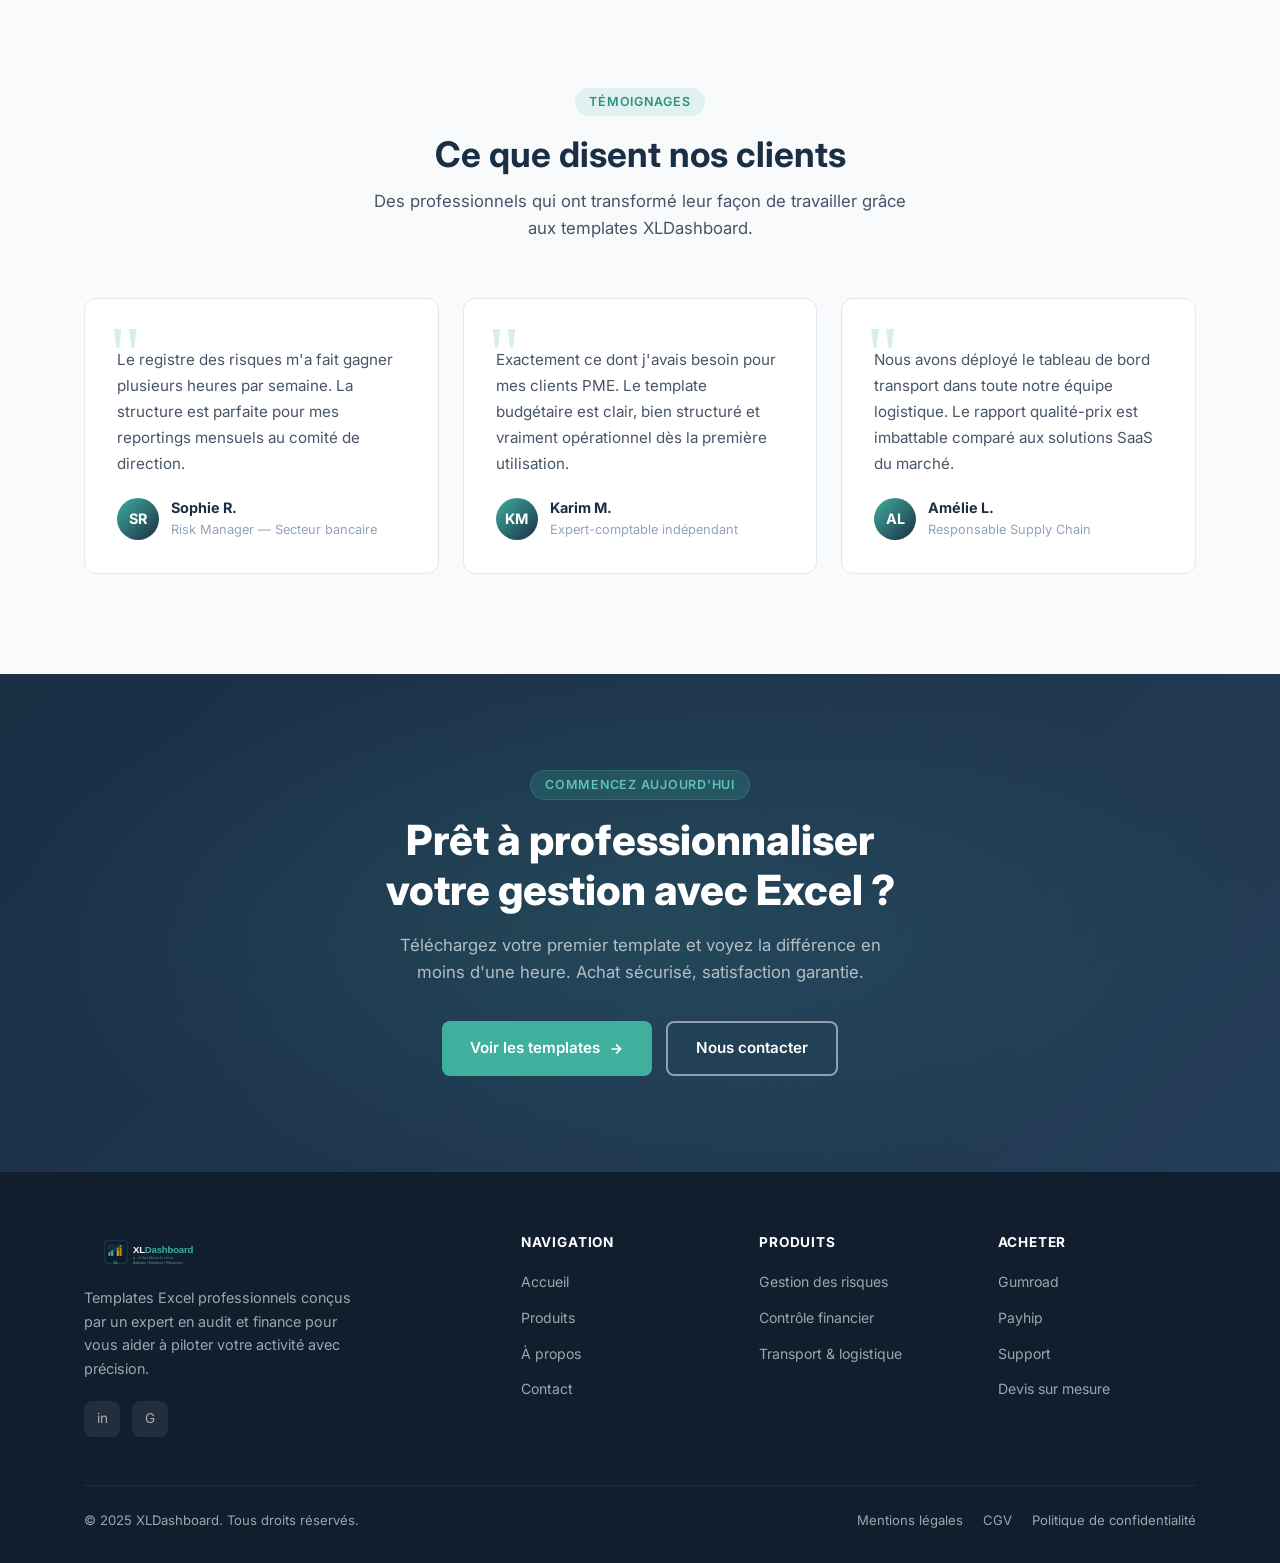
==== commit 4d702393: "fix: anonymisation fondateur + vraies infos about - about.html : "Le Fondateur" / avatar XL / titre " ====
--- a/index.html
+++ b/index.html
@@ -9,7 +9,6 @@
   <!-- SEO -->
   <link rel="canonical" href="https://xldashboard.store/" />
   <meta name="description" content="XLDashboard propose des templates Excel professionnels pour l'audit, la finance et la logistique. Téléchargement immédiat, 15$, conçus par un expert." />
-  <meta name="author" content="Mourad Flissi" />
   <!-- Open Graph -->
   <meta property="og:type" content="website" />
   <meta property="og:site_name" content="XLDashboard" />
@@ -39,14 +38,14 @@
   "logo": "https://xldashboard.store/assets/og-image.png",
   "founder": {
     "@type": "Person",
-    "name": "Mourad Flissi",
+    "name": "Le Fondateur",
     "jobTitle": "Expert Audit & Finance",
-    "sameAs": "https://www.linkedin.com/in/mourad-flissi-18089923/"
+    "sameAs": "https://www.linkedin.com/in/mourad-f-18089923/"
   },
   "sameAs": [
     "https://flissidigital.gumroad.com/",
     "https://payhip.com/FlissiDigital",
-    "https://www.linkedin.com/in/mourad-flissi-18089923/"
+    "https://www.linkedin.com/in/mourad-f-18089923/"
   ]
 }
 </script>
@@ -281,7 +280,7 @@
       <div class="feature-card">
         <div class="feature-icon">🔒</div>
         <div class="feature-title" data-i18n="feat.3.title">Expertise audit & finance</div>
-        <p class="feature-desc" data-i18n="feat.3.desc">Conçus par Mourad Flissi, professionnel de l'audit et du contrôle financier. Chaque formule et structure respecte les bonnes pratiques sectorielles.</p>
+        <p class="feature-desc" data-i18n="feat.3.desc">Conçus par un praticien de l'audit interne et du contrôle de gestion. Chaque formule et structure respecte les bonnes pratiques sectorielles.</p>
       </div>
       <div class="feature-card">
         <div class="feature-icon">📱</div>
@@ -485,7 +484,7 @@
 </a>
         <p data-i18n="footer.desc">Templates Excel professionnels conçus par un expert en audit et finance pour vous aider à piloter votre activité avec précision.</p>
         <div class="footer-social">
-          <a href="https://www.linkedin.com/in/mourad-flissi-18089923/" class="social-btn" aria-label="LinkedIn" target="_blank" rel="noopener">in</a>
+          <a href="https://www.linkedin.com/in/mourad-f-18089923/" class="social-btn" aria-label="LinkedIn" target="_blank" rel="noopener">in</a>
           <a href="https://flissidigital.gumroad.com/" class="social-btn" aria-label="Gumroad" target="_blank" rel="noopener">G</a>
         </div>
       </div>
@@ -517,7 +516,7 @@
       </div>
     </div>
     <div class="footer-bottom">
-      <span data-i18n="footer.copy">© 2025 XLDashboard — Mourad Flissi. Tous droits réservés.</span>
+      <span data-i18n="footer.copy">© 2025 XLDashboard. Tous droits réservés.</span>
       <div style="display:flex;gap:20px">
         <a href="mentions-legales.html" data-i18n="footer.legal">Mentions légales</a>
         <a href="cgv.html" data-i18n="footer.cgv">CGV</a>
